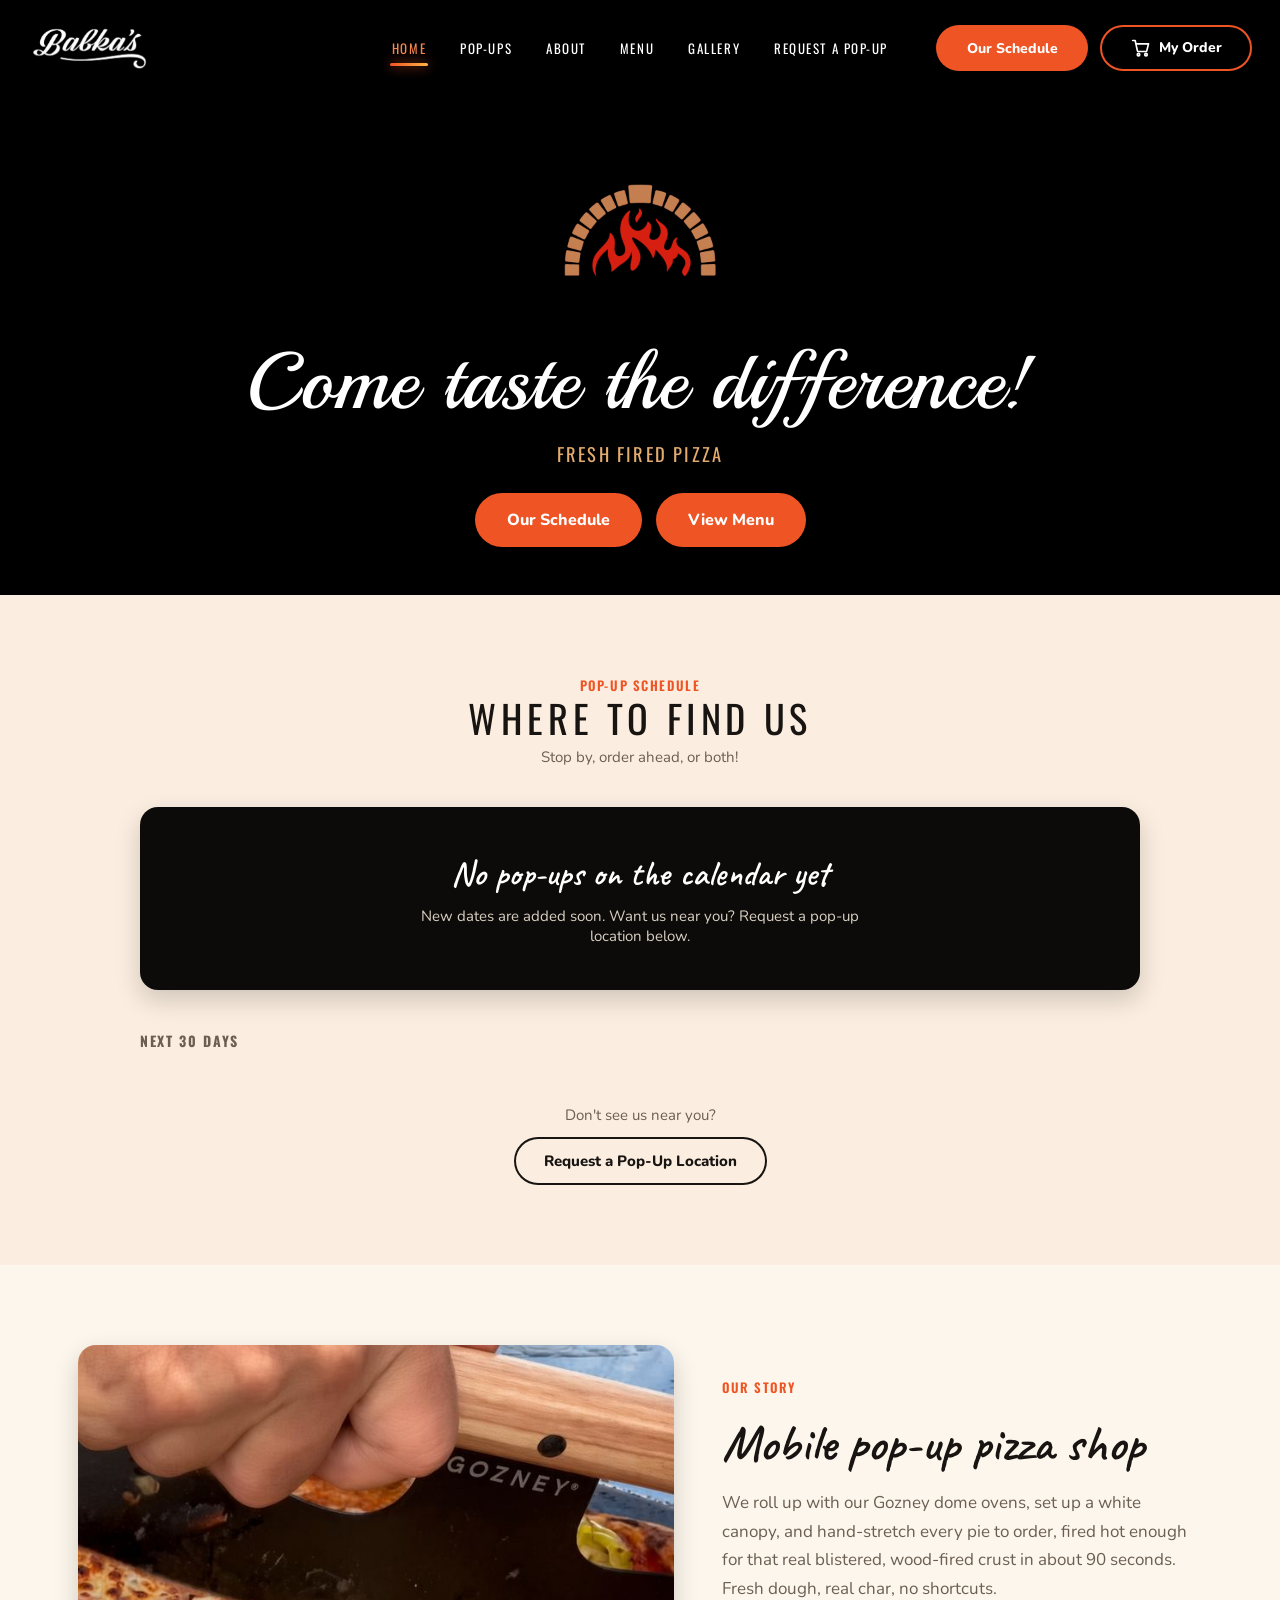
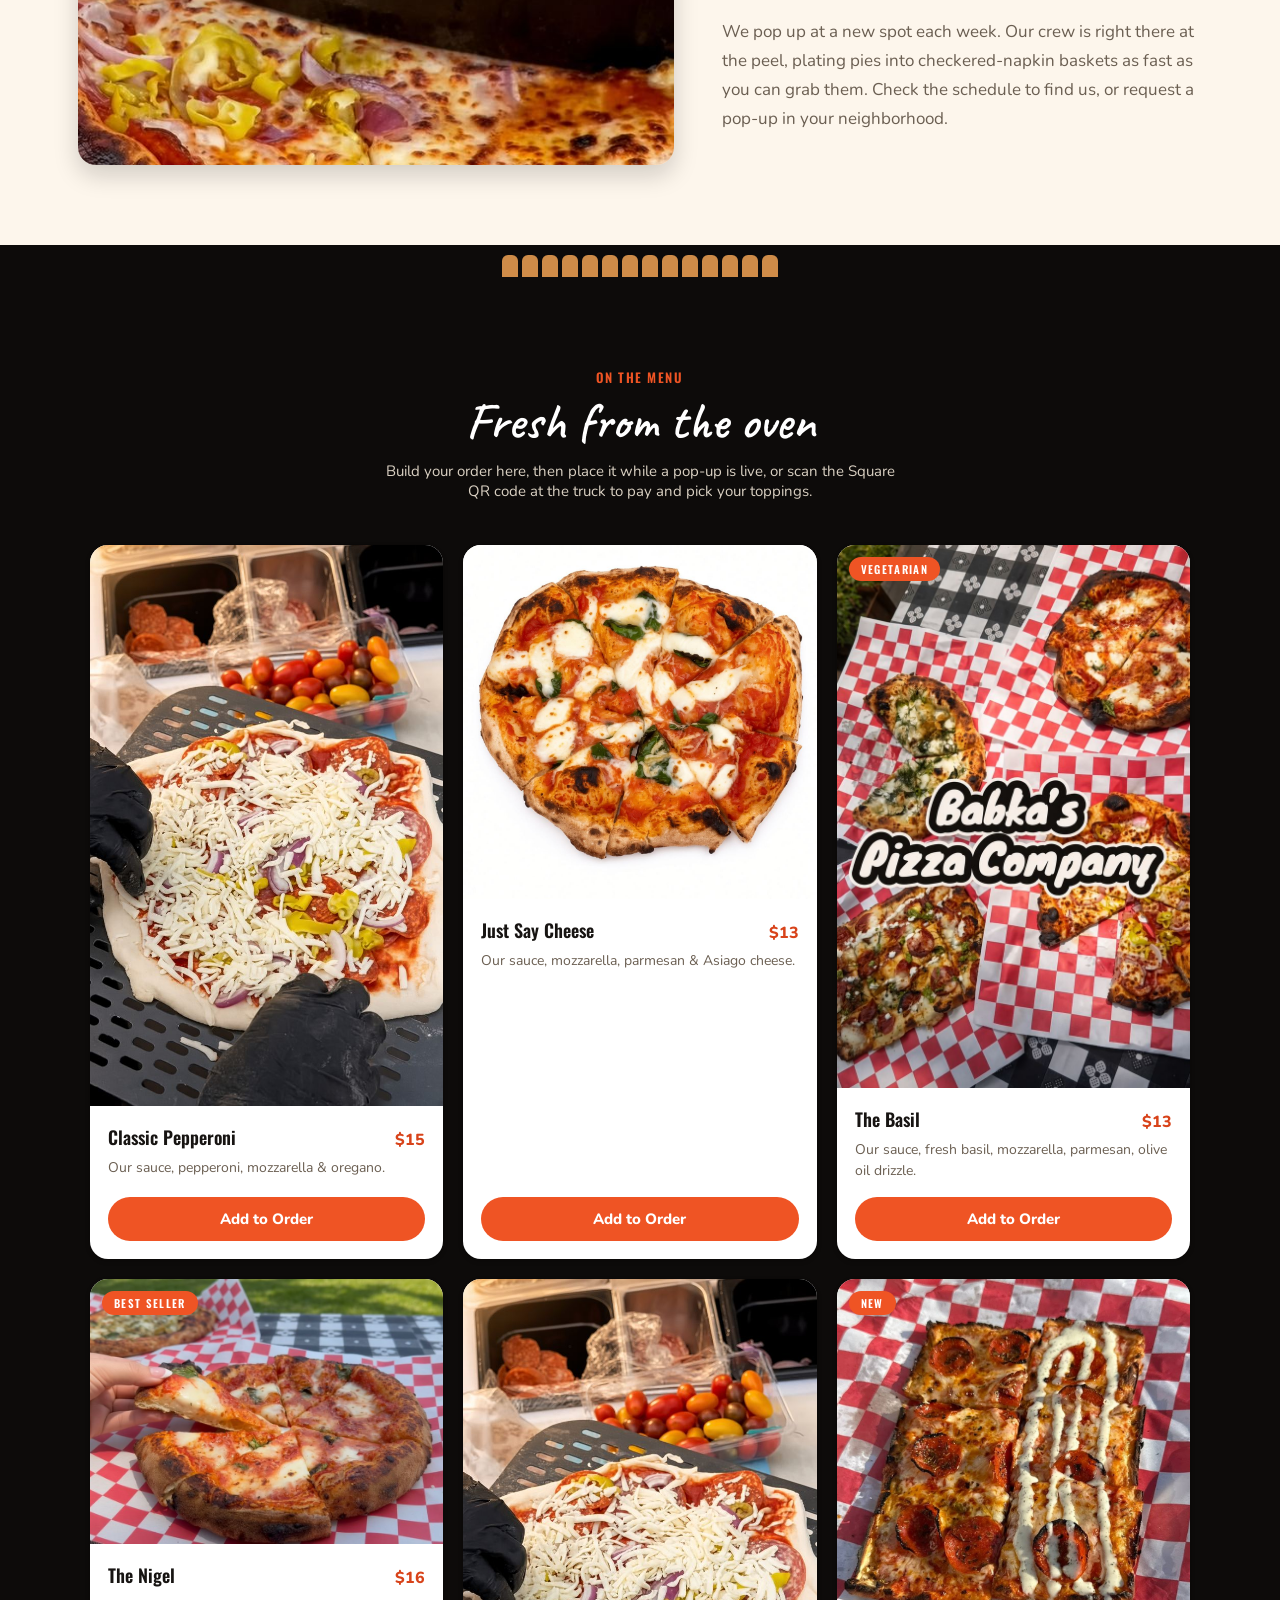
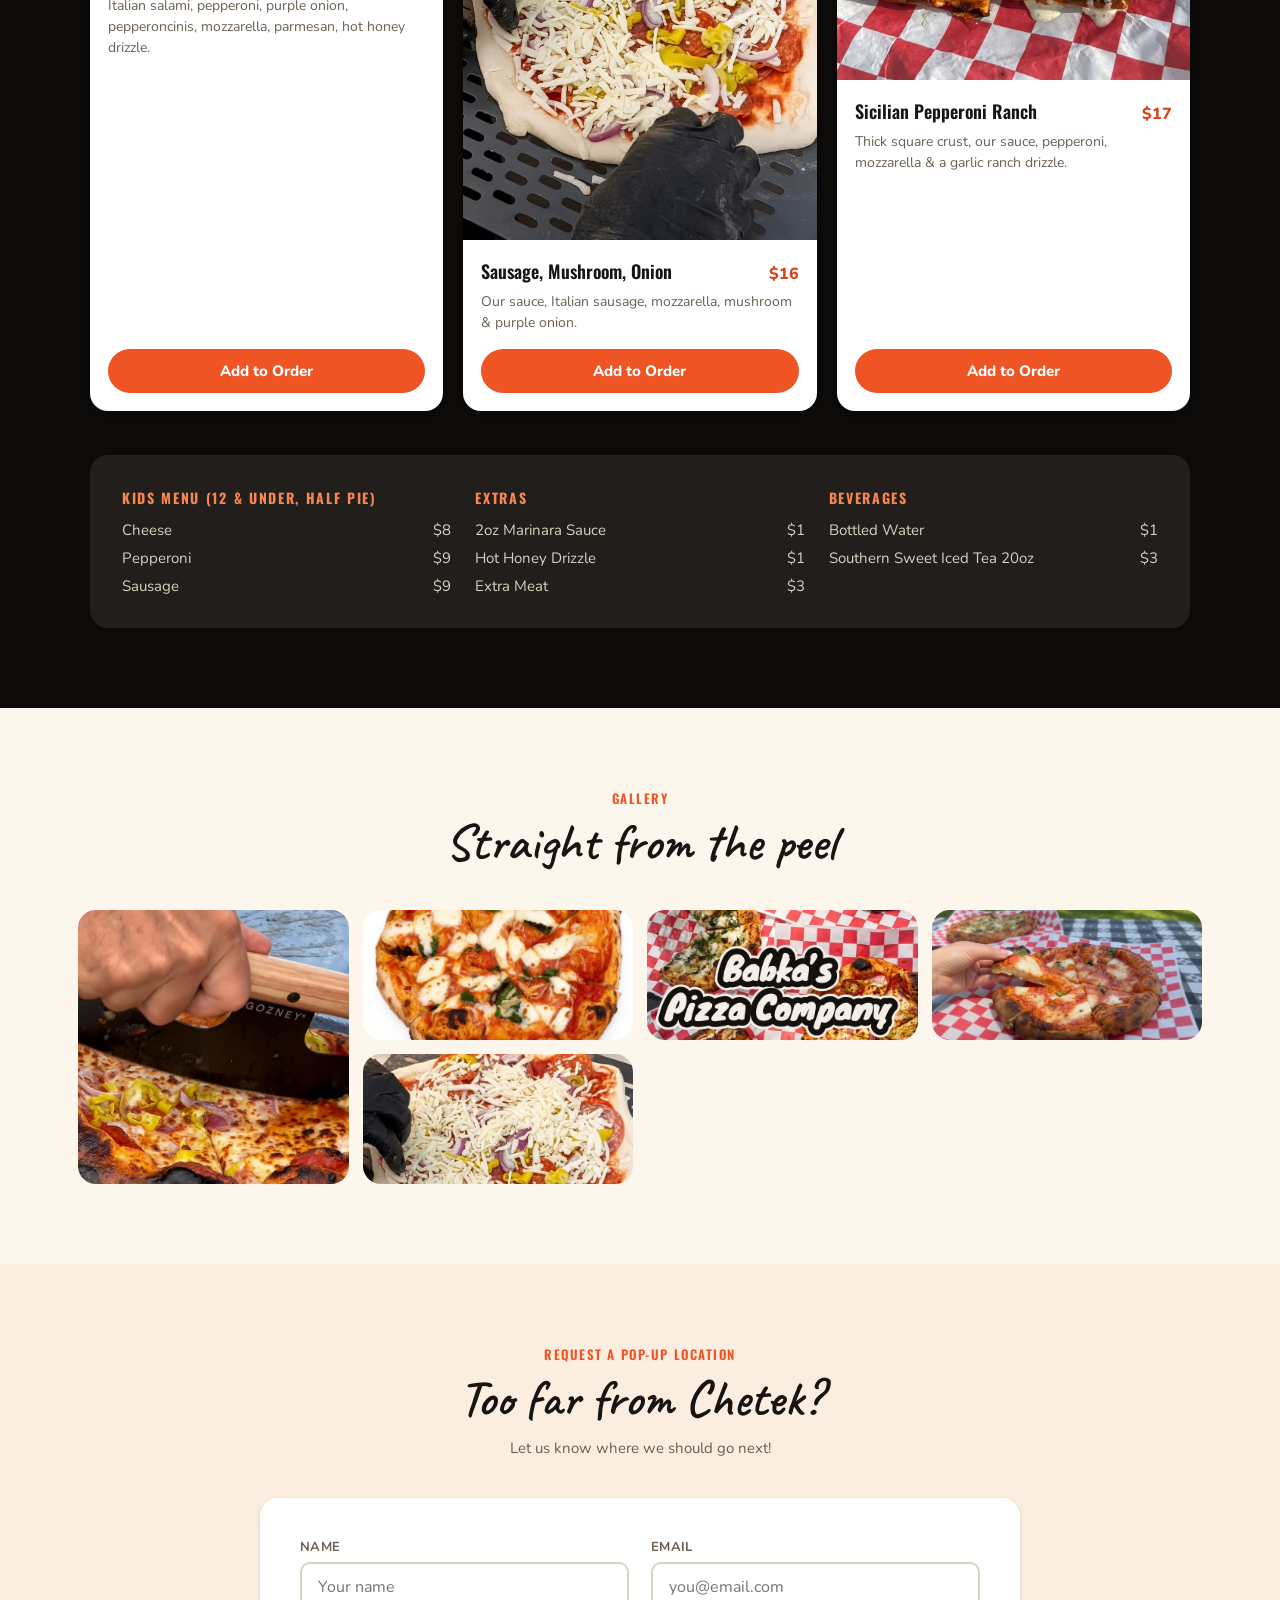
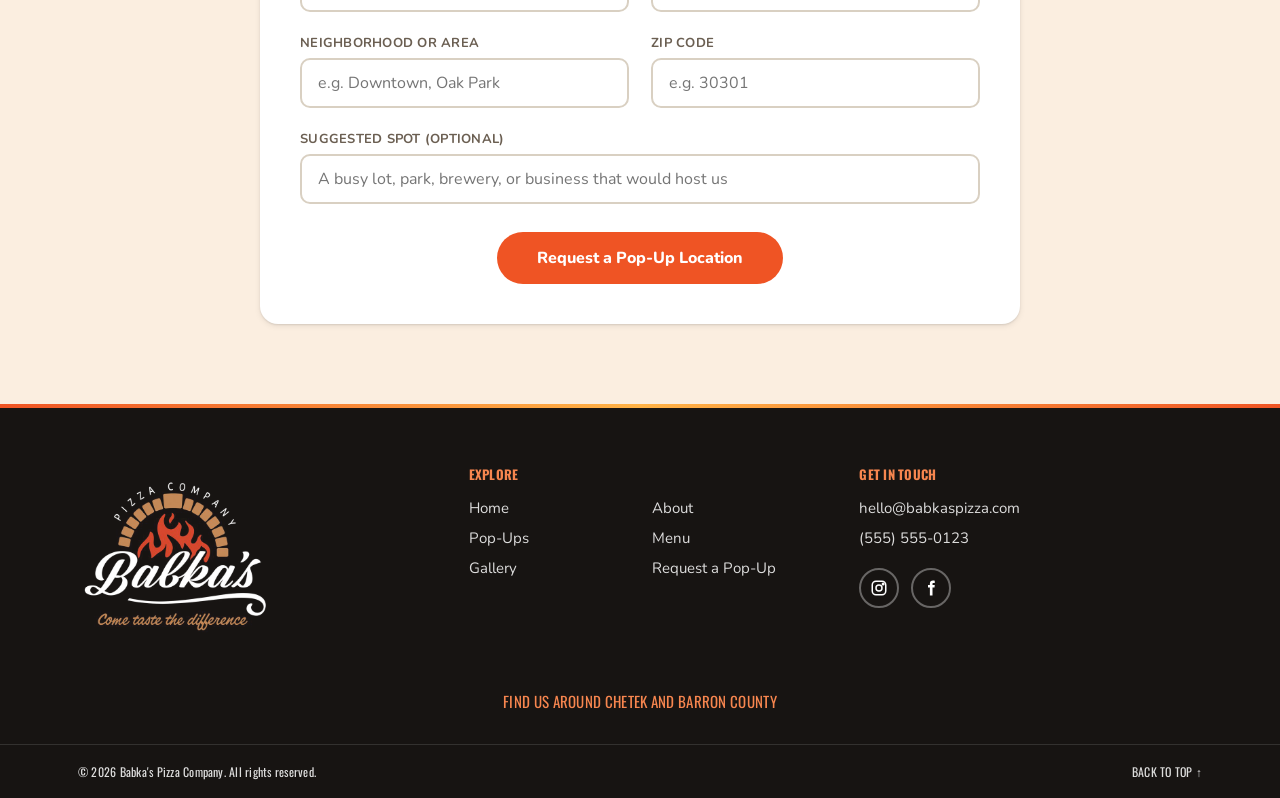
==== index.html @ 376ff807 "Rebuild Babka's site from the handoff as static HTML Replace the older catering-era page with the on" ====
<!DOCTYPE html>
<html lang="en">
<head>
  <meta charset="utf-8">
  <meta name="viewport" content="width=device-width, initial-scale=1">
  <title>Babka's Pizza Co. — Fresh fired pizza in Chetek</title>
  <meta name="description" content="Babka's Pizza Co. is a mobile pop-up pizza shop serving Chetek and Barron County. Check the schedule, build an order, and find us at the next stop.">
  <link rel="canonical" href="https://pzimm-byte.github.io/babkas-pizza/">

  <meta property="og:type" content="website">
  <meta property="og:site_name" content="Babka's Pizza Co.">
  <meta property="og:title" content="Babka's Pizza Co. — Fresh fired pizza in Chetek">
  <meta property="og:description" content="Mobile pop-up pizza shop serving Chetek and Barron County. Wood-fired pies, a live countdown to the next stop, and order-ahead when we are live.">
  <meta property="og:url" content="https://pzimm-byte.github.io/babkas-pizza/">
  <meta property="og:image" content="https://pzimm-byte.github.io/babkas-pizza/assets/og-image.jpg">
  <meta property="og:image:width" content="1200">
  <meta property="og:image:height" content="630">
  <meta property="og:locale" content="en_US">
  <meta name="twitter:card" content="summary_large_image">
  <meta name="twitter:title" content="Babka's Pizza Co. — Fresh fired pizza in Chetek">
  <meta name="twitter:description" content="Mobile pop-up pizza shop serving Chetek and Barron County.">
  <meta name="twitter:image" content="https://pzimm-byte.github.io/babkas-pizza/assets/og-image.jpg">

  <link rel="icon" href="assets/favicon.ico" sizes="any">
  <link rel="icon" type="image/png" href="assets/favicon.png">
  <link rel="apple-touch-icon" href="assets/apple-touch-icon.png">

  <link rel="preconnect" href="https://fonts.googleapis.com">
  <link rel="preconnect" href="https://fonts.gstatic.com" crossorigin>
  <link href="https://fonts.googleapis.com/css2?family=Caveat:wght@600&family=Playball&family=Oswald:wght@400;500;600;700&family=Nunito:wght@400;500;600;700;800&display=swap" rel="stylesheet">
  <link rel="stylesheet" href="css/styles.css">

  <script type="application/ld+json">
  {
    "@context": "https://schema.org",
    "@type": "LocalBusiness",
    "name": "Babka's Pizza Co.",
    "alternateName": "Babka's Pizza Company",
    "description": "Mobile pop-up pizza shop serving Chetek and Barron County. Wood-fired pies from Gozney ovens, hand-stretched to order.",
    "url": "https://pzimm-byte.github.io/babkas-pizza/",
    "image": "https://pzimm-byte.github.io/babkas-pizza/assets/og-image.jpg",
    "logo": "https://pzimm-byte.github.io/babkas-pizza/assets/apple-touch-icon.png",
    "telephone": "+15555550123",
    "email": "hello@babkaspizza.com",
    "priceRange": "$13–$17",
    "servesCuisine": "Pizza",
    "address": {
      "@type": "PostalAddress",
      "addressLocality": "Chetek",
      "addressRegion": "WI",
      "addressCountry": "US"
    },
    "areaServed": [
      { "@type": "City", "name": "Chetek" },
      { "@type": "AdministrativeArea", "name": "Barron County" }
    ]
  }
  </script>
</head>
<body>
  <a class="skip-link" href="#home">Skip to content</a>

  <div class="loader" id="loader" role="status" aria-label="Loading Babka's Pizza">
    <video id="loader-video" muted playsinline disablepictureinpicture poster="assets/brand/loading-poster.jpg" aria-hidden="true">
      <source src="assets/brand/loading-animation.mp4" type="video/mp4">
    </video>
  </div>

  <header class="site-header">
    <a class="logo" href="#home">
      <img src="assets/brand/wordmark-babkas.jpg" alt="Babka's Pizza Co.">
    </a>

    <nav class="bp-desktop-nav bp-nav" id="desktop-nav" aria-label="Primary">
      <a href="#home" data-id="home">Home</a>
      <a href="#popup" data-id="popup">Pop-Ups</a>
      <a href="#about" data-id="about">About</a>
      <a href="#menu" data-id="menu">Menu</a>
      <a href="#gallery" data-id="gallery">Gallery</a>
      <a href="#request" data-id="request">Request a Pop-Up</a>
      <span class="nav-indicator" id="nav-indicator" hidden></span>
    </nav>

    <div class="header-actions">
      <a class="btn btn-primary header-btn bp-desktop-nav" href="#popup">Our Schedule</a>
      <button class="bp-cart-btn" id="cart-button" type="button" aria-label="My Order" aria-expanded="false" aria-controls="cart-drawer">
        <span class="cart-badge" id="cart-badge" hidden>0</span>
        <svg width="20" height="20" viewBox="0 0 24 24" fill="none" stroke="currentColor" stroke-width="2" stroke-linecap="round" stroke-linejoin="round" aria-hidden="true"><circle cx="9" cy="20" r="1.5"></circle><circle cx="18" cy="20" r="1.5"></circle><path d="M2 3h3l2.7 12.4a1 1 0 0 0 1 .8h9.2a1 1 0 0 0 1-.8L21 7H6"></path></svg>
        <span class="bp-cart-label">My Order</span>
      </button>
      <button class="bp-hamburger" id="hamburger" type="button" aria-expanded="false" aria-controls="mobile-panel" aria-label="Open menu">☰</button>
    </div>
  </header>

  <nav class="bp-mobile-panel" id="mobile-panel" aria-label="Mobile">
    <a href="#home">Home</a>
    <a href="#popup">Pop-Up Schedule</a>
    <a href="#about">About</a>
    <a href="#menu">Menu</a>
    <a href="#gallery">Gallery</a>
    <a href="#request">Request a Pop-Up</a>
  </nav>

  <div class="cart-overlay" id="cart-overlay" hidden>
    <div class="cart-backdrop" id="cart-backdrop"></div>
    <aside class="cart-drawer" id="cart-drawer" role="dialog" aria-modal="true" aria-labelledby="cart-title">
      <div class="cart-head">
        <span id="cart-title">My Order</span>
        <button class="cart-close" id="cart-close" type="button" aria-label="Close">×</button>
      </div>
      <div class="cart-body" id="cart-body"></div>
      <div class="cart-foot" id="cart-foot" hidden></div>
    </aside>
  </div>

  <main>
    <section id="home" class="hero">
      <div class="hero-inner">
        <video class="hero-flame" id="hero-video" muted loop playsinline disablepictureinpicture poster="assets/brand/flame-loop-poster.jpg" aria-hidden="true">
          <source src="assets/brand/flame-loop.mp4" type="video/mp4">
        </video>
        <img class="hero-flame-fallback" id="hero-fallback" src="assets/brand/flame-loop-poster.jpg" alt="" hidden>
        <h1 class="bp-hero-h1">Come taste the difference!&nbsp;</h1>
        <p class="hero-tag">Fresh fired pizza</p>
        <div class="hero-actions">
          <a class="btn btn-primary btn-lg" href="#popup">Our Schedule</a>
          <a class="btn btn-primary btn-lg" href="#menu">View Menu</a>
        </div>
      </div>
    </section>

    <section id="popup" class="popup">
      <div class="section-intro">
        <span class="eyebrow">Pop-Up Schedule</span>
        <h2 class="section-heading">Where to find us</h2>
        <p>Stop by, order ahead, or both!</p>
      </div>

      <div class="next-card" id="next-card" hidden></div>
      <div class="empty-card" id="empty-card" hidden>
        <h3>No pop-ups on the calendar yet</h3>
        <p>New dates are added soon. Want us near you? Request a pop-up location below.</p>
      </div>

      <div class="schedule-wrap">
        <h3>Next 30 days</h3>
        <div class="schedule-list" id="schedule-list"></div>
      </div>

      <div class="popup-request">
        <span>Don't see us near you?</span>
        <a class="btn btn-ink-outline" href="#request">Request a Pop-Up Location</a>
      </div>
    </section>

    <section id="about" class="about">
      <img src="assets/photos/gozney-peel-cut.jpg" alt="Wood-fired pizza on a Gozney peel">
      <div class="about-copy">
        <span class="eyebrow">Our Story</span>
        <h2 class="section-title">Mobile pop-up pizza shop</h2>
        <p>We roll up with our Gozney dome ovens, set up a white canopy, and hand-stretch every pie to order, fired hot enough for that real blistered, wood-fired crust in about 90 seconds. Fresh dough, real char, no shortcuts.</p>
        <p>We pop up at a new spot each week. Our crew is right there at the peel, plating pies into checkered-napkin baskets as fast as you can grab them. Check the schedule to find us, or request a pop-up in your neighborhood.</p>
      </div>
    </section>

    <div class="brick-row" aria-hidden="true">
      <span class="brick"></span><span class="brick"></span><span class="brick"></span><span class="brick"></span>
      <span class="brick"></span><span class="brick"></span><span class="brick"></span><span class="brick"></span>
      <span class="brick"></span><span class="brick"></span><span class="brick"></span><span class="brick"></span>
      <span class="brick"></span><span class="brick"></span>
    </div>

    <section id="menu" class="menu">
      <div class="section-intro">
        <span class="eyebrow">On The Menu</span>
        <h2 class="section-title on-dark">Fresh from the oven</h2>
        <p class="on-dark-copy">Build your order here, then place it while a pop-up is live, or scan the Square QR code at the truck to pay and pick your toppings.</p>
      </div>

      <div class="menu-grid" id="menu-grid">
        <article class="menu-card" data-pizza="Classic Pepperoni" data-price="15">
          <div class="menu-card-media">
            <img src="assets/photos/assembly-toppings.jpg" alt="Classic Pepperoni pizza">
          </div>
          <div class="menu-card-body">
            <div class="menu-card-row">
              <span class="menu-card-name">Classic Pepperoni</span>
              <span class="menu-card-price">$15</span>
            </div>
            <p>Our sauce, pepperoni, mozzarella &amp; oregano.</p>
            <div class="menu-card-action"></div>
          </div>
        </article>

        <article class="menu-card" data-pizza="Just Say Cheese" data-price="13">
          <div class="menu-card-media">
            <img src="assets/photos/margherita-overhead.jpg" alt="Just Say Cheese pizza">
          </div>
          <div class="menu-card-body">
            <div class="menu-card-row">
              <span class="menu-card-name">Just Say Cheese</span>
              <span class="menu-card-price">$13</span>
            </div>
            <p>Our sauce, mozzarella, parmesan &amp; Asiago cheese.</p>
            <div class="menu-card-action"></div>
          </div>
        </article>

        <article class="menu-card" data-pizza="The Basil" data-price="13">
          <div class="menu-card-media">
            <img src="assets/photos/checkerboard-spread.jpg" alt="The Basil pizza">
            <span class="badge">Vegetarian</span>
          </div>
          <div class="menu-card-body">
            <div class="menu-card-row">
              <span class="menu-card-name">The Basil</span>
              <span class="menu-card-price">$13</span>
            </div>
            <p>Our sauce, fresh basil, mozzarella, parmesan, olive oil drizzle.</p>
            <div class="menu-card-action"></div>
          </div>
        </article>

        <article class="menu-card" data-pizza="The Nigel" data-price="16">
          <div class="menu-card-media">
            <img src="assets/photos/picnic-slice-pull.jpg" alt="The Nigel pizza">
            <span class="badge">Best Seller</span>
          </div>
          <div class="menu-card-body">
            <div class="menu-card-row">
              <span class="menu-card-name">The Nigel</span>
              <span class="menu-card-price">$16</span>
            </div>
            <p>Italian salami, pepperoni, purple onion, pepperoncinis, mozzarella, parmesan, hot honey drizzle.</p>
            <div class="menu-card-action"></div>
          </div>
        </article>

        <article class="menu-card" data-pizza="Sausage, Mushroom, Onion" data-price="16">
          <div class="menu-card-media">
            <img src="assets/photos/assembly-toppings.jpg" alt="Sausage, mushroom, and onion pizza">
          </div>
          <div class="menu-card-body">
            <div class="menu-card-row">
              <span class="menu-card-name">Sausage, Mushroom, Onion</span>
              <span class="menu-card-price">$16</span>
            </div>
            <p>Our sauce, Italian sausage, mozzarella, mushroom &amp; purple onion.</p>
            <div class="menu-card-action"></div>
          </div>
        </article>

        <article class="menu-card" data-pizza="Sicilian Pepperoni Ranch" data-price="17">
          <div class="menu-card-media">
            <img src="assets/photos/sicilian-pepperoni-ranch.jpg" alt="Sicilian Pepperoni Ranch pizza">
            <span class="badge">New</span>
          </div>
          <div class="menu-card-body">
            <div class="menu-card-row">
              <span class="menu-card-name">Sicilian Pepperoni Ranch</span>
              <span class="menu-card-price">$17</span>
            </div>
            <p>Thick square crust, our sauce, pepperoni, mozzarella &amp; a garlic ranch drizzle.</p>
            <div class="menu-card-action"></div>
          </div>
        </article>
      </div>

      <div class="menu-extras">
        <div>
          <h3>Kids Menu (12 &amp; under, half pie)</h3>
          <div class="extra-list">
            <div><span>Cheese</span><span>$8</span></div>
            <div><span>Pepperoni</span><span>$9</span></div>
            <div><span>Sausage</span><span>$9</span></div>
          </div>
        </div>
        <div>
          <h3>Extras</h3>
          <div class="extra-list">
            <div><span>2oz Marinara Sauce</span><span>$1</span></div>
            <div><span>Hot Honey Drizzle</span><span>$1</span></div>
            <div><span>Extra Meat</span><span>$3</span></div>
          </div>
        </div>
        <div>
          <h3>Beverages</h3>
          <div class="extra-list">
            <div><span>Bottled Water</span><span>$1</span></div>
            <div><span>Southern Sweet Iced Tea 20oz</span><span>$3</span></div>
          </div>
        </div>
      </div>
    </section>

    <section id="gallery" class="gallery">
      <div class="section-intro">
        <span class="eyebrow">Gallery</span>
        <h2 class="section-title">Straight from the peel</h2>
      </div>
      <div class="gallery-grid" id="gallery-grid"></div>
    </section>

    <section id="request" class="request">
      <div class="section-intro">
        <span class="eyebrow">Request a Pop-Up Location</span>
        <h2 class="section-title">Too far from Chetek?</h2>
        <p>Let us know where we should go next!</p>
      </div>

      <div class="thanks" id="thanks" hidden>
        <span>Thanks!</span>
        <p id="thanks-copy">We logged your request. Share it with your neighbors: the more interest we see, the sooner we pop up there.</p>
      </div>

      <form class="request-form" id="request-form" novalidate>
        <label class="field">
          <span>Name</span>
          <input type="text" name="name" required placeholder="Your name" autocomplete="name">
        </label>
        <label class="field">
          <span>Email</span>
          <input type="email" name="email" required placeholder="you@email.com" autocomplete="email">
        </label>
        <label class="field">
          <span>Neighborhood or Area</span>
          <input type="text" name="area" required placeholder="e.g. Downtown, Oak Park" autocomplete="address-level2">
        </label>
        <label class="field">
          <span>ZIP Code</span>
          <input type="text" name="zip" required inputmode="numeric" placeholder="e.g. 30301" autocomplete="postal-code">
        </label>
        <label class="field span-all">
          <span>Suggested Spot (optional)</span>
          <input type="text" name="spot" placeholder="A busy lot, park, brewery, or business that would host us">
        </label>
        <p class="form-error" id="form-error" hidden></p>
        <button class="btn btn-primary submit-btn" id="submit-btn" type="submit">
          <span class="spinner" aria-hidden="true"></span>
          <span class="submit-label">Request a Pop-Up Location</span>
        </button>
      </form>
    </section>
  </main>

  <div class="lightbox" id="lightbox" hidden>
    <button class="lightbox-btn lightbox-prev" type="button" aria-label="Previous image">‹</button>
    <img id="lightbox-image" alt="">
    <button class="lightbox-btn lightbox-next" type="button" aria-label="Next image">›</button>
    <button class="lightbox-btn lightbox-close" type="button" aria-label="Close gallery">×</button>
  </div>

  <footer class="bp-footer">
    <div class="footer-flare"></div>
    <div class="footer-grid">
      <div class="footer-brand">
        <img src="assets/brand/full-lockup.jpg" alt="Babka's Pizza Company. Come taste the difference">
      </div>
      <div class="footer-col">
        <h4>Explore</h4>
        <nav class="footer-nav" aria-label="Footer">
          <a class="bp-foot-link" href="#home">Home</a>
          <a class="bp-foot-link" href="#about">About</a>
          <a class="bp-foot-link" href="#popup">Pop-Ups</a>
          <a class="bp-foot-link" href="#menu">Menu</a>
          <a class="bp-foot-link" href="#gallery">Gallery</a>
          <a class="bp-foot-link" href="#request">Request a Pop-Up</a>
        </nav>
      </div>
      <div class="footer-col">
        <h4>Get in touch</h4>
        <div class="footer-contact">
          <a class="bp-foot-link" id="contact-email" href="mailto:hello@babkaspizza.com">hello@babkaspizza.com</a>
          <a class="bp-foot-link" id="contact-phone" href="tel:+15555550123">(555) 555-0123</a>
        </div>
        <div class="footer-social">
          <a class="bp-foot-social" id="contact-instagram" href="#" aria-label="Instagram">
            <svg width="18" height="18" viewBox="0 0 24 24" fill="none" stroke="currentColor" stroke-width="2" stroke-linecap="round" stroke-linejoin="round" aria-hidden="true"><rect x="3" y="3" width="18" height="18" rx="5"></rect><circle cx="12" cy="12" r="4"></circle><circle cx="17.5" cy="6.5" r="1" fill="currentColor"></circle></svg>
          </a>
          <a class="bp-foot-social" id="contact-facebook" href="#" aria-label="Facebook">
            <svg width="18" height="18" viewBox="0 0 24 24" fill="currentColor" aria-hidden="true"><path d="M14 8V6.5c0-.8.2-1.2 1.3-1.2H17V2.2C16.6 2.1 15.6 2 14.6 2 12.1 2 10.5 3.5 10.5 6.2V8H8v3.2h2.5V22H14V11.2h2.7L17 8z"></path></svg>
          </a>
        </div>
      </div>
    </div>
    <p class="footer-area">Find us around Chetek and Barron County</p>
    <div class="footer-bar">
      <div class="footer-bar-inner">
        <span>© 2026 Babka's Pizza Company. All rights reserved.</span>
        <a class="bp-foot-link" href="#home">Back to top ↑</a>
      </div>
    </div>
  </footer>

  <script src="js/config.js"></script>
  <script src="js/app.js"></script>
</body>
</html>
---- css/styles.css ----
:root {
  --black: #0d0b0a;
  --charcoal: #221e1c;
  --ink: #171412;
  --white: #ffffff;
  --cream: #fdf6ec;
  --paper: #fbeee0;
  --flame-500: #ef5424;
  --flame-600: #d8431a;
  --flame-700: #b6360f;
  --flame-300: #f7864f;
  --brick-300: #e3ab6f;
  --brick-500: #cf8c48;
  --brick-700: #a8672c;
  --check-red: #c8102e;
  --olive: #5c6b3f;
  --basil: #41562c;
  --gray-100: #f2ede4;
  --gray-300: #d9d0c2;
  --gray-500: #a49685;
  --gray-700: #6b5f52;
  --gray-900: #2e2723;
  --font-script: "Caveat", "Playball", cursive;
  --font-display: "Oswald", sans-serif;
  --font-body: "Nunito", sans-serif;
  --text-display-1: clamp(3rem, 6vw, 5.5rem);
  --text-display-2: clamp(2rem, 4vw, 3.25rem);
  --ls-arch: 0.12em;
  --ls-tag: 0.02em;
  --radius-lg: 18px;
  --radius-pill: 999px;
  --shadow-card: 0 2px 6px rgba(13, 11, 10, 0.08), 0 1px 2px rgba(13, 11, 10, 0.1);
  --shadow-lift: 0 10px 24px rgba(13, 11, 10, 0.18);
}

*,
*::before,
*::after {
  box-sizing: border-box;
}

html {
  scroll-behavior: smooth;
}

section[id] {
  scroll-margin-top: 100px;
}

body {
  margin: 0;
  background: var(--cream);
  color: var(--ink);
  font-family: var(--font-body);
  min-height: 100vh;
}

body.loader-open,
body.drawer-open,
body.lightbox-open {
  overflow: hidden;
}

[hidden] {
  display: none !important;
}

img {
  max-width: 100%;
  display: block;
}

a {
  color: var(--flame-600);
  text-decoration: none;
}

a:hover {
  color: var(--flame-700);
}

button,
input,
select,
textarea {
  font-family: inherit;
}

input:focus,
select:focus,
textarea:focus {
  outline: none;
  border-color: var(--flame-500) !important;
}

:focus-visible {
  outline: 3px solid var(--flame-500);
  outline-offset: 3px;
}

.skip-link {
  position: absolute;
  left: -999px;
  top: 8px;
  background: var(--flame-500);
  color: var(--white);
  padding: 10px 16px;
  border-radius: var(--radius-pill);
  z-index: 10000;
  font-weight: 800;
}

.skip-link:focus {
  left: 12px;
}

/* Loader */
.loader {
  position: fixed;
  inset: 0;
  z-index: 9999;
  display: flex;
  align-items: center;
  justify-content: center;
  overflow: hidden;
  background: #000;
  opacity: 1;
  transition: opacity 400ms ease;
}

.loader.is-hiding {
  opacity: 0;
  pointer-events: none;
}

.loader.is-gone {
  display: none;
}

.loader video {
  width: 288px;
  height: 288px;
  object-fit: contain;
  pointer-events: none;
}

/* Header */
.site-header {
  position: sticky;
  top: 0;
  z-index: 100;
  padding: 14px 28px;
  display: grid;
  grid-template-columns: 1fr auto 1fr;
  align-items: center;
  background: #000;
  box-shadow: var(--shadow-card);
}

.logo {
  grid-column: 1;
  justify-self: start;
  display: flex;
  align-items: center;
}

.logo img {
  height: 68px;
  width: auto;
  mix-blend-mode: screen;
}

.bp-nav {
  position: relative;
  grid-column: 2;
  justify-self: center;
  display: flex;
  gap: 30px;
  align-items: center;
  font-family: var(--font-display);
  text-transform: uppercase;
  font-size: 13px;
  letter-spacing: var(--ls-arch);
  color: var(--white);
}

.bp-nav a {
  color: var(--white);
  position: relative;
  display: inline-block;
  padding: 8px 2px;
  transition: color 200ms ease, transform 200ms ease, text-shadow 200ms ease, opacity 200ms ease;
}

.bp-nav a.is-active {
  color: var(--flame-300);
}

.nav-indicator {
  position: absolute;
  bottom: 0;
  height: 3px;
  border-radius: 3px;
  pointer-events: none;
  background: linear-gradient(90deg, var(--flame-500), #ffb347);
  box-shadow: 0 0 12px rgba(239, 84, 36, 0.85);
}

.header-actions {
  grid-column: 3;
  justify-self: end;
  display: flex;
  align-items: center;
  gap: 12px;
}

.btn {
  display: inline-flex;
  align-items: center;
  justify-content: center;
  gap: 10px;
  border: none;
  cursor: pointer;
  font-weight: 800;
  border-radius: var(--radius-pill);
  color: var(--white);
  text-decoration: none;
  transition: background-color 120ms ease, transform 120ms ease, color 120ms ease, box-shadow 200ms ease;
}

.btn:hover {
  color: var(--white);
}

.btn:active {
  transform: scale(0.97);
}

.btn-primary {
  background: var(--flame-500);
  color: var(--white);
}

.btn-primary:hover {
  background: var(--flame-600);
}

.btn-lg {
  font-size: 16px;
  padding: 16px 32px;
}

.header-btn {
  font-size: 14px;
  padding: 0;
  width: 152px;
  height: 46px;
  white-space: nowrap;
  box-sizing: border-box;
}

.bp-cart-btn {
  display: inline-flex;
  align-items: center;
  justify-content: center;
  gap: 8px;
  background: transparent;
  border: 2px solid var(--flame-500);
  color: var(--white);
  font-family: var(--font-body);
  font-weight: 800;
  font-size: 14px;
  padding: 0;
  box-sizing: border-box;
  width: 152px;
  height: 46px;
  white-space: nowrap;
  border-radius: var(--radius-pill);
  cursor: pointer;
  line-height: 1;
}

.bp-cart-btn:hover {
  background: rgba(239, 84, 36, 0.12);
}

.cart-badge {
  background: var(--flame-500);
  color: var(--white);
  width: 26px;
  height: 26px;
  border-radius: 50%;
  display: inline-flex;
  align-items: center;
  justify-content: center;
  font-size: 13px;
  font-weight: 800;
  line-height: 1;
}

.bp-hamburger {
  display: none;
  background: none;
  border: none;
  color: var(--white);
  font-size: 28px;
  cursor: pointer;
  padding: 0;
  line-height: 1;
}

.bp-mobile-panel {
  display: none;
  background: var(--black);
  padding: 18px 28px;
  flex-direction: column;
  gap: 16px;
  font-family: var(--font-display);
  text-transform: uppercase;
  font-size: 14px;
  letter-spacing: var(--ls-arch);
}

.bp-mobile-panel.is-open {
  display: flex;
}

.bp-mobile-panel a {
  color: var(--white);
}

.bp-mobile-panel a:hover,
.bp-mobile-panel a.is-active {
  color: var(--flame-300);
}

@media (min-width: 901px) {
  .bp-nav a::after {
    content: "";
    position: absolute;
    left: 50%;
    right: 50%;
    bottom: 0;
    height: 2px;
    border-radius: 2px;
    background: var(--flame-500);
    transition: left 250ms ease, right 250ms ease;
  }

  .bp-nav a:hover {
    color: var(--flame-300) !important;
    transform: translateY(-2px);
    text-shadow: 0 0 14px rgba(255, 138, 61, 0.55);
  }

  .bp-nav a:hover::after {
    left: 0;
    right: 0;
  }

  .bp-nav:hover a:not(:hover) {
    opacity: 0.55;
  }

  .bp-mobile-panel {
    display: none !important;
  }
}

@media (min-width: 901px) and (max-width: 1180px) {
  .bp-nav {
    gap: 16px !important;
    font-size: 12px !important;
    letter-spacing: 0.08em !important;
  }

  .bp-cart-label {
    display: none !important;
  }
}

@media (max-width: 900px) {
  .bp-desktop-nav {
    display: none !important;
  }

  .bp-hamburger {
    display: flex !important;
  }

  .bp-cart-label {
    display: none !important;
  }

  .bp-cart-btn {
    width: auto !important;
    height: auto !important;
    padding: 10px 12px !important;
  }

  .bp-hero-h1 {
    font-size: clamp(1.7rem, 7.4vw, 3.2rem) !important;
  }

  .site-header {
    grid-template-columns: 1fr auto;
  }
}

/* Cart drawer */
.cart-overlay {
  position: fixed;
  inset: 0;
  z-index: 400;
}

.cart-overlay[hidden] {
  display: none;
}

.cart-backdrop {
  position: absolute;
  inset: 0;
  background: rgba(0, 0, 0, 0.6);
}

.cart-drawer {
  position: absolute;
  top: 0;
  right: 0;
  bottom: 0;
  width: 400px;
  max-width: 100vw;
  background: var(--white);
  color: var(--ink);
  display: flex;
  flex-direction: column;
  box-shadow: -8px 0 32px rgba(0, 0, 0, 0.35);
}

.cart-head {
  display: flex;
  align-items: center;
  justify-content: space-between;
  padding: 20px 24px;
  background: #000;
  color: var(--white);
  font-family: var(--font-display);
  text-transform: uppercase;
  letter-spacing: var(--ls-arch);
  font-size: 18px;
}

.cart-close {
  background: none;
  border: none;
  color: var(--white);
  font-size: 28px;
  cursor: pointer;
  line-height: 1;
  padding: 0;
}

.cart-body {
  flex: 1;
  overflow-y: auto;
  padding: 20px 24px;
  display: flex;
  flex-direction: column;
  gap: 14px;
}

.cart-empty {
  text-align: center;
  color: var(--gray-700);
  padding: 48px 8px;
  font-size: 15px;
  line-height: 1.6;
}

.cart-line {
  display: flex;
  align-items: center;
  justify-content: space-between;
  gap: 12px;
  padding-bottom: 14px;
  border-bottom: 1px solid var(--gray-300);
}

.cart-line-info {
  display: flex;
  flex-direction: column;
  gap: 8px;
  min-width: 0;
}

.cart-line-name {
  font-family: var(--font-display);
  font-weight: 600;
  font-size: 16px;
}

.stepper {
  display: flex;
  align-items: center;
  gap: 10px;
}

.stepper-btn {
  width: 30px;
  height: 30px;
  border-radius: 50%;
  border: 2px solid var(--gray-300);
  background: var(--white);
  font-size: 18px;
  line-height: 1;
  cursor: pointer;
  color: var(--ink);
}

.stepper-qty {
  font-weight: 800;
  min-width: 18px;
  text-align: center;
}

.cart-line-total {
  font-weight: 800;
  color: var(--flame-600);
  white-space: nowrap;
}

.cart-foot {
  padding: 20px 24px;
  border-top: 2px solid var(--gray-300);
  display: flex;
  flex-direction: column;
  gap: 12px;
}

.cart-foot[hidden] {
  display: none;
}

.cart-summary {
  display: flex;
  justify-content: space-between;
  font-weight: 800;
  font-size: 18px;
}

.cart-order {
  display: block;
  text-align: center;
  background: var(--flame-500);
  color: var(--white);
  font-weight: 800;
  font-size: 16px;
  padding: 15px 24px;
  border-radius: var(--radius-pill);
}

.cart-order:hover {
  color: var(--white);
  background: var(--flame-600);
}

.cart-order-disabled {
  display: block;
  text-align: center;
  background: var(--gray-300);
  color: var(--gray-900);
  font-weight: 800;
  font-size: 16px;
  padding: 15px 24px;
  border-radius: var(--radius-pill);
  cursor: not-allowed;
}

.cart-hint {
  text-align: center;
  color: var(--gray-700);
  font-size: 13px;
  line-height: 1.5;
}

.cart-clear {
  background: none;
  border: none;
  color: var(--gray-700);
  font-size: 13px;
  text-decoration: underline;
  cursor: pointer;
  padding: 0;
}

/* Hero */
.hero {
  position: relative;
  min-height: 480px;
  display: flex;
  align-items: center;
  justify-content: center;
  text-align: center;
  overflow: hidden;
  background: #000;
}

.hero-inner {
  position: relative;
  display: flex;
  flex-direction: column;
  align-items: center;
  gap: 16px;
  padding: 48px 24px;
  max-width: 1100px;
}

.hero-flame,
.hero-flame-fallback {
  width: 180px;
  height: auto;
  border-radius: var(--radius-lg);
  padding: 10px;
  box-shadow: var(--shadow-card);
  pointer-events: none;
}

.bp-hero-h1 {
  font-family: "Playball", "Caveat", cursive;
  font-weight: 400;
  color: var(--white);
  font-size: clamp(1.7rem, 7.4vw, 5rem);
  white-space: nowrap;
  margin: 0;
  line-height: 1.05;
  position: relative;
  left: 0.14em;
}

.hero-tag {
  font-family: var(--font-display);
  text-transform: uppercase;
  letter-spacing: var(--ls-arch);
  color: var(--brick-300);
  font-size: 1.15rem;
  margin: 0;
}

.hero-actions {
  display: flex;
  gap: 14px;
  margin-top: 10px;
  flex-wrap: wrap;
  justify-content: center;
}

/* Shared section bits */
.eyebrow {
  font-family: var(--font-display);
  font-weight: 600;
  font-size: 13px;
  letter-spacing: var(--ls-arch);
  text-transform: uppercase;
  color: var(--flame-500);
}

.section-intro {
  display: flex;
  flex-direction: column;
  align-items: center;
  gap: 2px;
  text-align: center;
}

.section-intro p {
  margin: 6px 0 0;
  color: var(--gray-700);
  font-size: 15px;
  max-width: 520px;
}

.section-heading {
  font-family: var(--font-display);
  font-weight: 400;
  text-transform: uppercase;
  letter-spacing: var(--ls-arch);
  font-size: clamp(1.6rem, 4.5vw, 2.4rem);
  line-height: 1.1;
  margin: 0;
  color: var(--ink);
}

.section-title {
  font-family: var(--font-script);
  font-weight: 600;
  font-size: var(--text-display-2);
  margin: 0;
  color: var(--ink);
}

.section-title.on-dark {
  color: var(--white);
}

.on-dark-copy {
  color: var(--gray-300) !important;
}

/* Pop-ups */
.popup {
  padding: 80px 28px;
  background: var(--paper);
  display: flex;
  flex-direction: column;
  align-items: center;
  gap: 40px;
}

.next-card {
  width: 100%;
  max-width: 1000px;
  background: var(--black);
  color: var(--white);
  border-radius: var(--radius-lg);
  box-shadow: var(--shadow-lift);
  padding: clamp(22px, 5vw, 36px);
  display: flex;
  flex-wrap: wrap;
  gap: 32px;
  align-items: center;
  justify-content: space-between;
}

.next-copy {
  flex: 1 1 280px;
  display: flex;
  flex-direction: column;
  gap: 10px;
  min-width: 0;
}

.next-copy h3 {
  font-family: var(--font-script);
  font-weight: 600;
  font-size: 2.4rem;
  line-height: 1.1;
  margin: 0;
  color: var(--white);
}

.next-when {
  font-weight: 700;
  color: var(--brick-300);
  font-size: 16px;
}

.next-address,
.next-blurb {
  color: var(--gray-300);
  font-size: 15px;
}

.next-blurb {
  margin: 6px 0 0;
  line-height: 1.6;
  max-width: 440px;
}

.chip {
  display: inline-block;
  align-self: flex-start;
  font-family: var(--font-display);
  font-weight: 600;
  font-size: 11px;
  letter-spacing: 0.12em;
  text-transform: uppercase;
  padding: 4px 12px;
  border-radius: 999px;
  color: var(--white);
  background: var(--flame-500);
}

.chip-live {
  background: var(--olive);
}

.next-timer {
  flex: 1 1 280px;
  min-width: 0;
  display: flex;
  flex-direction: column;
  align-items: center;
  gap: 16px;
}

.pizza-svg {
  overflow: visible;
}

.countdown-label {
  font-family: var(--font-display);
  text-transform: uppercase;
  letter-spacing: var(--ls-arch);
  font-size: 13px;
  color: var(--flame-300);
}

.countdown {
  display: flex;
  gap: 10px;
  width: 100%;
  max-width: 340px;
}

.countdown-part {
  background: var(--charcoal);
  border-radius: 12px;
  flex: 1 1 0;
  min-width: 0;
  padding: 12px 4px;
  display: flex;
  flex-direction: column;
  align-items: center;
  gap: 2px;
}

.countdown-part strong {
  font-family: var(--font-display);
  font-weight: 600;
  font-size: 34px;
  line-height: 1;
  font-variant-numeric: tabular-nums;
}

.countdown-part span {
  font-size: 11px;
  letter-spacing: var(--ls-tag);
  text-transform: uppercase;
  color: #cfc4b4;
}

.order-live {
  background: var(--flame-500);
  color: var(--white);
  font-weight: 800;
  font-size: 17px;
  padding: 16px 44px;
  border-radius: var(--radius-pill);
  text-align: center;
}

.order-live:hover {
  color: var(--white);
  background: var(--flame-600);
}

.order-wait {
  background: var(--charcoal);
  color: #cfc4b4;
  font-weight: 800;
  font-size: 17px;
  padding: 16px 44px;
  border-radius: var(--radius-pill);
  text-align: center;
  cursor: not-allowed;
}

.order-note {
  font-size: 13px;
  color: var(--gray-300);
  text-align: center;
  max-width: 300px;
}

.empty-card {
  width: 100%;
  max-width: 1000px;
  background: var(--black);
  color: var(--white);
  border-radius: var(--radius-lg);
  box-shadow: var(--shadow-lift);
  padding: 44px 36px;
  text-align: center;
  display: flex;
  flex-direction: column;
  gap: 10px;
  align-items: center;
}

.empty-card h3 {
  font-family: var(--font-script);
  font-weight: 600;
  font-size: 2.2rem;
  margin: 0;
}

.empty-card p {
  margin: 0;
  color: var(--gray-300);
  font-size: 15px;
  max-width: 440px;
}

.schedule-wrap {
  width: 100%;
  max-width: 1000px;
  display: flex;
  flex-direction: column;
  gap: 14px;
}

.schedule-wrap h3 {
  font-family: var(--font-display);
  text-transform: uppercase;
  letter-spacing: var(--ls-arch);
  font-size: 14px;
  color: var(--gray-700);
  margin: 0;
}

.schedule-list {
  display: flex;
  flex-direction: column;
  gap: 14px;
}

.event-card {
  background: var(--white);
  border-radius: var(--radius-lg);
  box-shadow: var(--shadow-card);
  padding: 16px 20px;
  display: flex;
  flex-wrap: wrap;
  gap: 18px;
  align-items: center;
}

.event-date {
  background: var(--black);
  color: var(--white);
  border-radius: 12px;
  width: 68px;
  padding: 8px 0;
  display: flex;
  flex-direction: column;
  align-items: center;
  flex: none;
}

.event-date .dow {
  font-family: var(--font-display);
  font-size: 12px;
  letter-spacing: var(--ls-arch);
  text-transform: uppercase;
  color: var(--flame-300);
}

.event-date .day {
  font-family: var(--font-display);
  font-weight: 600;
  font-size: 26px;
  line-height: 1.1;
}

.event-date .month {
  font-size: 11px;
  text-transform: uppercase;
  color: var(--gray-300);
}

.event-copy {
  flex: 1 1 240px;
  display: flex;
  flex-direction: column;
  gap: 2px;
  min-width: 0;
}

.event-copy .name {
  font-family: var(--font-display);
  font-weight: 600;
  font-size: 18px;
  color: var(--ink);
}

.event-copy .addr {
  color: var(--gray-700);
  font-size: 14px;
}

.event-time {
  font-weight: 700;
  color: var(--flame-600);
  font-size: 15px;
}

.popup-request {
  display: flex;
  flex-direction: column;
  align-items: center;
  gap: 12px;
  text-align: center;
  color: var(--gray-700);
  font-size: 15px;
}

.btn-ink-outline {
  background: transparent;
  color: var(--ink);
  font-weight: 800;
  font-size: 15px;
  padding: 14px 30px;
  border-radius: var(--radius-pill);
  box-shadow: inset 0 0 0 2px var(--ink);
}

.btn-ink-outline:hover {
  color: var(--ink);
  background: rgba(13, 11, 10, 0.05);
}

/* About */
.about {
  padding: 80px 28px;
  max-width: 1180px;
  margin: 0 auto;
  display: flex;
  gap: 48px;
  align-items: center;
  flex-wrap: wrap;
  justify-content: center;
}

.about img {
  flex: 1 1 380px;
  width: 380px;
  height: 420px;
  object-fit: cover;
  border-radius: var(--radius-lg);
  box-shadow: var(--shadow-lift);
}

.about-copy {
  flex: 1 1 380px;
  max-width: 480px;
  display: flex;
  flex-direction: column;
  gap: 14px;
}

.about-copy p {
  margin: 0;
  color: var(--gray-700);
  font-size: 17px;
  line-height: 1.7;
}

/* Brick divider */
.brick-row {
  display: flex;
  justify-content: center;
  gap: 4px;
  background: var(--black);
  padding: 10px 0;
}

.brick {
  width: 16px;
  height: 22px;
  background: var(--brick-500);
  border-radius: 6px 6px 0 0;
}

/* Menu */
.menu {
  padding: 80px 28px;
  background: var(--black);
  display: flex;
  flex-direction: column;
  align-items: center;
  gap: 44px;
}

.menu-grid {
  display: grid;
  grid-template-columns: repeat(auto-fit, minmax(280px, 1fr));
  gap: 20px;
  width: 100%;
  max-width: 1100px;
}

.menu-card {
  background: var(--white);
  border-radius: var(--radius-lg);
  overflow: hidden;
  box-shadow: var(--shadow-card);
  display: flex;
  flex-direction: column;
}

.menu-card-media {
  position: relative;
  aspect-ratio: 4 / 3;
}

.menu-card-media img {
  width: 100%;
  height: 100%;
  object-fit: cover;
}

.badge {
  position: absolute;
  top: 12px;
  left: 12px;
  background: var(--flame-500);
  color: var(--white);
  font-family: var(--font-display);
  font-weight: 600;
  font-size: 11px;
  letter-spacing: var(--ls-arch);
  text-transform: uppercase;
  padding: 4px 12px;
  border-radius: var(--radius-pill);
}

.menu-card-body {
  padding: 18px;
  display: flex;
  flex-direction: column;
  gap: 6px;
  flex: 1;
}

.menu-card-row {
  display: flex;
  justify-content: space-between;
  align-items: baseline;
  gap: 8px;
}

.menu-card-name {
  font-family: var(--font-display);
  font-weight: 600;
  font-size: 18px;
  color: var(--ink);
}

.menu-card-price {
  font-weight: 800;
  color: var(--flame-600);
  font-size: 16px;
  white-space: nowrap;
}

.menu-card-body p {
  margin: 0 0 10px;
  color: var(--gray-700);
  font-size: 14px;
  line-height: 1.5;
}

.menu-card-action {
  margin-top: auto;
}

.add-btn {
  width: 100%;
  background: var(--flame-500);
  color: var(--white);
  font-weight: 800;
  font-size: 15px;
  padding: 12px 20px;
  border-radius: var(--radius-pill);
  border: none;
  cursor: pointer;
}

.add-btn:hover {
  background: var(--flame-600);
}

.qty-bar {
  display: flex;
  align-items: center;
  justify-content: space-between;
  gap: 10px;
  border: 2px solid var(--flame-500);
  border-radius: var(--radius-pill);
  padding: 4px;
}

.qty-bar button {
  width: 38px;
  height: 38px;
  border-radius: 50%;
  border: none;
  background: var(--flame-500);
  color: var(--white);
  font-size: 20px;
  line-height: 1;
  cursor: pointer;
}

.qty-bar span {
  font-weight: 800;
  font-size: 15px;
}

.menu-extras {
  display: grid;
  grid-template-columns: repeat(auto-fit, minmax(260px, 1fr));
  gap: 24px;
  width: 100%;
  max-width: 1100px;
  background: var(--charcoal);
  border-radius: var(--radius-lg);
  padding: 32px;
}

.menu-extras h3 {
  font-family: var(--font-display);
  text-transform: uppercase;
  letter-spacing: var(--ls-arch);
  font-size: 14px;
  color: var(--flame-300);
  margin: 0 0 12px;
}

.extra-list {
  display: flex;
  flex-direction: column;
  gap: 8px;
  color: var(--gray-300);
  font-size: 15px;
}

.extra-list div {
  display: flex;
  justify-content: space-between;
  gap: 12px;
}

/* Gallery */
.gallery {
  padding: 80px 28px;
  max-width: 1180px;
  margin: 0 auto;
  display: flex;
  flex-direction: column;
  align-items: center;
  gap: 36px;
}

.gallery-grid {
  display: grid;
  grid-template-columns: repeat(4, 1fr);
  grid-auto-rows: 130px;
  gap: 14px;
  width: 100%;
}

.gallery-cell {
  margin: 0;
  padding: 0;
  border: none;
  background: none;
  cursor: zoom-in;
  overflow: hidden;
  border-radius: var(--radius-lg);
}

.gallery-cell.tall {
  grid-row: span 2;
}

.gallery-cell img {
  width: 100%;
  height: 100%;
  object-fit: cover;
  display: block;
  transition: transform 200ms;
}

.gallery-cell:hover img,
.gallery-cell:focus-visible img {
  transform: scale(1.03);
}

.lightbox {
  position: fixed;
  inset: 0;
  background: rgba(13, 11, 10, 0.92);
  z-index: 500;
  display: none;
  align-items: center;
  justify-content: center;
  padding: 40px;
}

.lightbox.is-open {
  display: flex;
}

.lightbox img {
  max-width: min(900px, 90vw);
  max-height: 80vh;
  object-fit: contain;
  border-radius: var(--radius-lg);
  box-shadow: var(--shadow-lift);
}

.lightbox-btn {
  position: absolute;
  background: none;
  border: none;
  color: var(--white);
  cursor: pointer;
}

.lightbox-prev,
.lightbox-next {
  top: 50%;
  transform: translateY(-50%);
  font-size: 40px;
}

.lightbox-prev {
  left: 24px;
}

.lightbox-next {
  right: 24px;
}

.lightbox-close {
  top: 24px;
  right: 24px;
  font-size: 28px;
}

/* Request */
.request {
  padding: 80px 28px;
  background: var(--paper);
  display: flex;
  flex-direction: column;
  align-items: center;
  gap: 40px;
}

.thanks {
  background: var(--white);
  border-radius: var(--radius-lg);
  box-shadow: var(--shadow-card);
  padding: 48px;
  max-width: 520px;
  text-align: center;
  display: none;
  flex-direction: column;
  gap: 12px;
  align-items: center;
}

.thanks.is-visible {
  display: flex;
}

.thanks span {
  font-family: var(--font-script);
  font-weight: 600;
  font-size: 2.5rem;
  color: var(--flame-600);
}

.thanks p {
  margin: 0;
  color: var(--gray-700);
  font-size: 16px;
  line-height: 1.6;
}

.request-form {
  background: var(--white);
  border-radius: var(--radius-lg);
  box-shadow: var(--shadow-card);
  padding: 40px;
  width: 100%;
  max-width: 760px;
  display: grid;
  grid-template-columns: repeat(auto-fit, minmax(260px, 1fr));
  gap: 22px;
}

.request-form.is-hidden {
  display: none;
}

.field {
  display: flex;
  flex-direction: column;
  gap: 6px;
}

.field span {
  font-size: 13px;
  font-weight: 700;
  color: var(--gray-700);
  text-transform: uppercase;
  letter-spacing: var(--ls-tag);
}

.field input {
  font-size: 16px;
  padding: 12px 16px;
  border-radius: 10px;
  border: 2px solid var(--gray-300);
  background: var(--white);
  color: var(--ink);
}

.span-all {
  grid-column: 1 / -1;
}

.form-error {
  grid-column: 1 / -1;
  color: var(--check-red);
  font-size: 14px;
  font-weight: 700;
  margin: 0;
}

.submit-btn {
  grid-column: 1 / -1;
  justify-self: center;
  font-size: 16px;
  padding: 15px 40px;
  margin-top: 6px;
}

.submit-btn:disabled {
  background: var(--flame-700);
  cursor: default;
}

.spinner {
  display: none;
  width: 16px;
  height: 16px;
  border-radius: 50%;
  border: 2px solid rgba(255, 255, 255, 0.4);
  border-top-color: var(--white);
  animation: bp-spin 700ms linear infinite;
}

.submit-btn.is-loading .spinner {
  display: inline-block;
}

@keyframes bp-spin {
  to {
    transform: rotate(360deg);
  }
}

@keyframes bpDropA {
  0% {
    opacity: 0;
    transform: translate(var(--dx), -36px) rotate(var(--rot)) scale(1.7);
  }
  18% {
    opacity: 1;
  }
  70% {
    opacity: 1;
    transform: translate(0, 0) rotate(0deg) scale(0.9);
  }
  100% {
    opacity: 1;
    transform: translate(0, 0) rotate(0deg) scale(1);
  }
}

@keyframes bpDropB {
  0% {
    opacity: 0;
    transform: translate(var(--dx), -36px) rotate(var(--rot)) scale(1.7);
  }
  18% {
    opacity: 1;
  }
  70% {
    opacity: 1;
    transform: translate(0, 0) rotate(0deg) scale(0.9);
  }
  100% {
    opacity: 1;
    transform: translate(0, 0) rotate(0deg) scale(1);
  }
}

/* Footer */
.bp-footer {
  position: relative;
  background: #171412;
  color: var(--white);
  padding: 0;
}

.bp-footer a {
  color: var(--white);
  text-decoration: none;
}

.footer-flare {
  height: 4px;
  background: linear-gradient(90deg, var(--flame-500), #ffb347, var(--flame-500));
}

.footer-grid {
  max-width: 1180px;
  margin: 0 auto;
  padding: 56px 28px 36px;
  display: grid;
  grid-template-columns: repeat(auto-fit, minmax(220px, 1fr));
  gap: 40px 48px;
}

.footer-brand {
  display: flex;
  flex-direction: column;
  gap: 16px;
  align-items: flex-start;
}

.footer-brand img {
  width: 190px;
  height: auto;
  mix-blend-mode: screen;
}

.footer-col {
  display: flex;
  flex-direction: column;
  gap: 14px;
}

.footer-col h4 {
  margin: 0;
  font-family: var(--font-display);
  text-transform: uppercase;
  letter-spacing: var(--ls-tag);
  font-size: 13px;
  color: var(--flame-300);
}

.footer-nav {
  display: grid;
  grid-template-columns: 1fr 1fr;
  gap: 10px 24px;
  font-size: 15px;
}

.footer-contact {
  display: flex;
  flex-direction: column;
  gap: 10px;
  font-size: 15px;
}

.bp-foot-link {
  opacity: 0.85;
  transition: color 0.2s, opacity 0.2s, transform 0.2s;
  display: inline-block;
}

.bp-foot-link:hover {
  color: var(--flame-300) !important;
  opacity: 1;
  transform: translateX(3px);
}

.footer-social {
  display: flex;
  gap: 12px;
  margin-top: 6px;
}

.bp-foot-social {
  width: 40px;
  height: 40px;
  border-radius: 50%;
  border: 2px solid rgba(255, 255, 255, 0.35);
  display: inline-flex;
  align-items: center;
  justify-content: center;
  transition: background 0.2s, border-color 0.2s, transform 0.2s;
  color: var(--white);
}

.bp-foot-social:hover {
  background: var(--flame-500);
  border-color: var(--flame-500);
  transform: translateY(-3px);
  color: var(--white);
}

.footer-area {
  margin: 0;
  padding: 0 28px 32px;
  text-align: center;
  font-family: var(--font-display);
  text-transform: uppercase;
  letter-spacing: var(--ls-tag);
  font-size: clamp(11px, 3.4vw, 15px);
  white-space: nowrap;
  color: var(--flame-300);
}

.footer-bar {
  border-top: 1px solid rgba(255, 255, 255, 0.12);
}

.footer-bar-inner {
  max-width: 1180px;
  margin: 0 auto;
  padding: 18px 28px;
  display: flex;
  flex-wrap: wrap;
  gap: 12px;
  align-items: center;
  justify-content: space-between;
  font-family: var(--font-display);
  letter-spacing: var(--ls-tag);
  font-size: 12px;
}

.footer-bar-inner span {
  opacity: 0.85;
}

.footer-bar-inner .bp-foot-link {
  text-transform: uppercase;
}

@media (max-width: 900px) {
  .gallery-grid {
    grid-template-columns: repeat(2, 1fr);
    grid-auto-rows: 160px;
  }

  .about,
  .popup,
  .menu,
  .gallery,
  .request {
    padding: 56px 16px;
  }
}

@media (max-width: 560px) {
  .site-header {
    padding: 10px 16px;
  }

  .logo img {
    height: 52px;
  }

  .request-form {
    padding: 24px 18px;
  }

  .gallery-grid {
    grid-template-columns: 1fr;
    grid-auto-rows: 200px;
  }

  .gallery-cell.tall {
    grid-row: span 1;
  }

  .bp-hero-h1 {
    white-space: normal;
  }

  .footer-area {
    white-space: normal;
  }

  .lightbox-prev {
    left: 8px;
  }

  .lightbox-next {
    right: 8px;
  }
}

@media (prefers-reduced-motion: reduce) {
  html {
    scroll-behavior: auto;
  }

  *,
  *::before,
  *::after {
    animation-duration: 0.01ms !important;
    animation-iteration-count: 1 !important;
    transition-duration: 0.01ms !important;
  }

  .gallery-cell img {
    transition: none;
  }
}
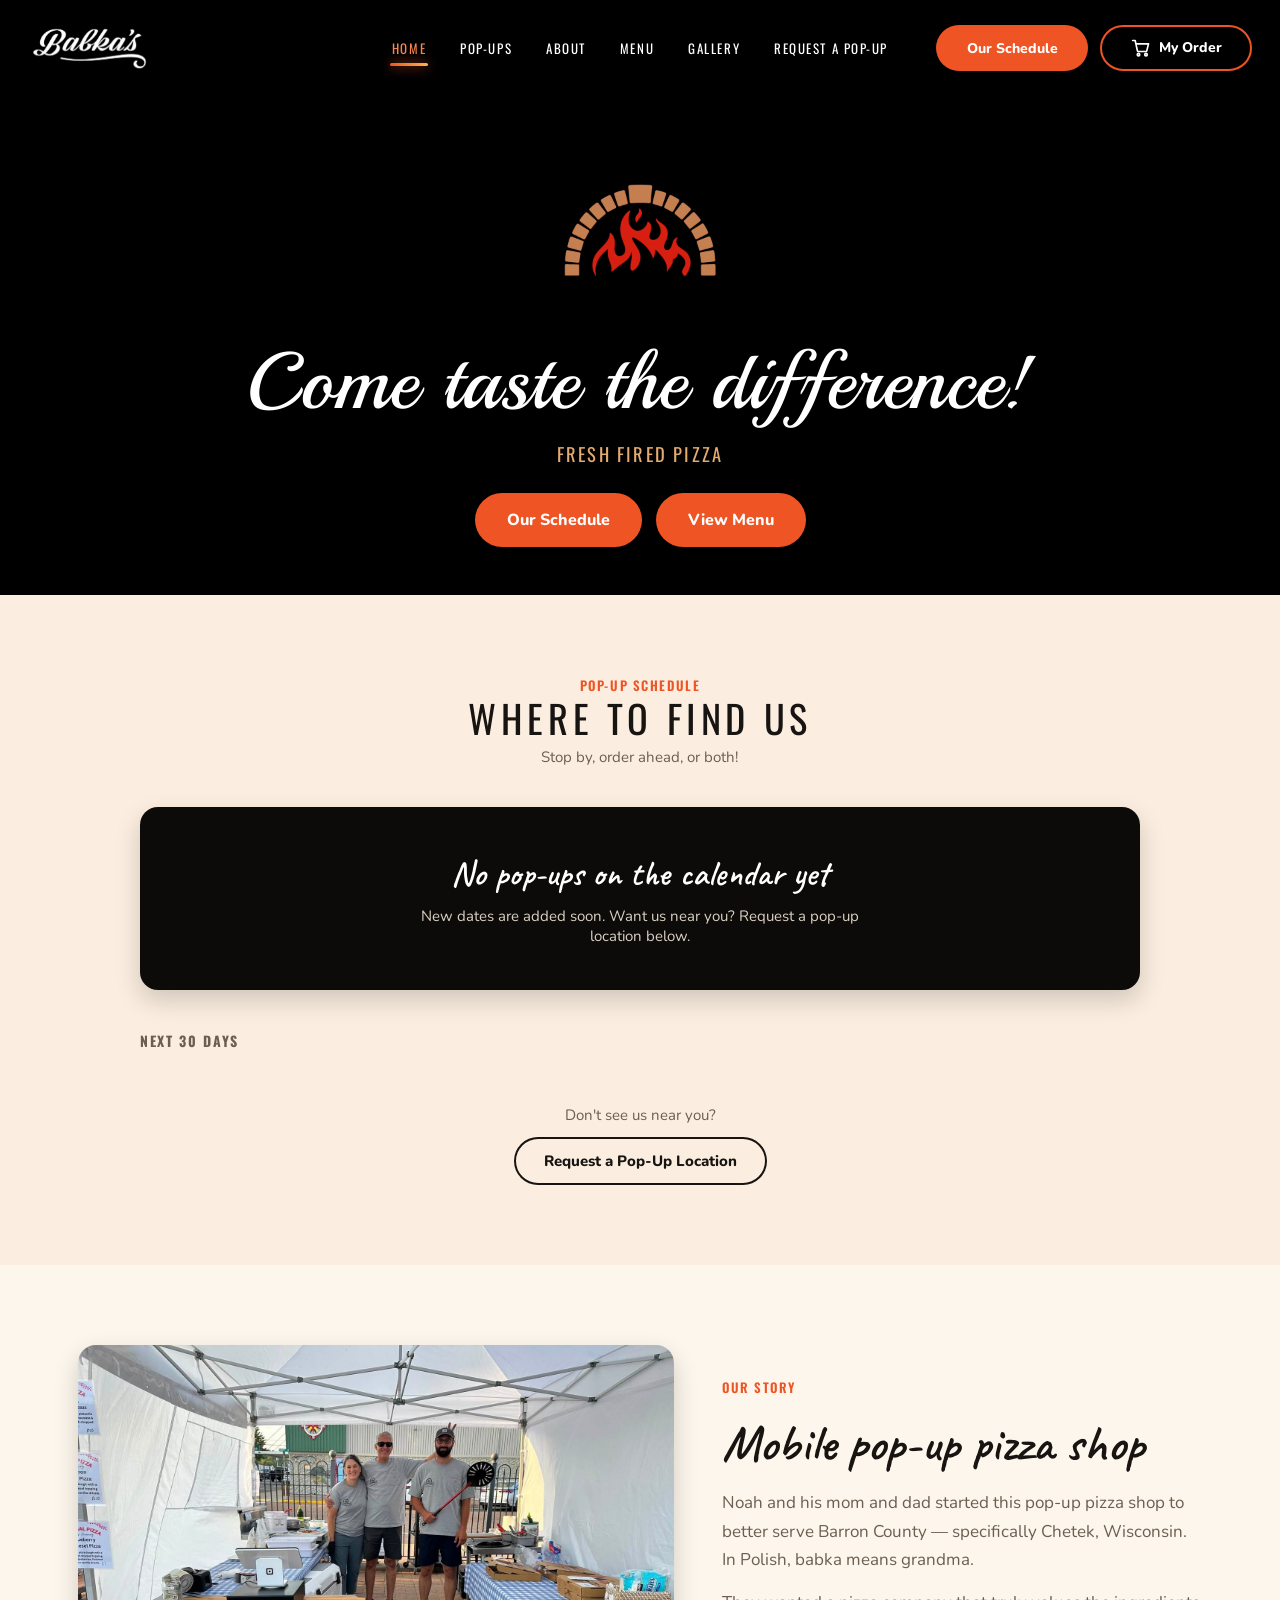
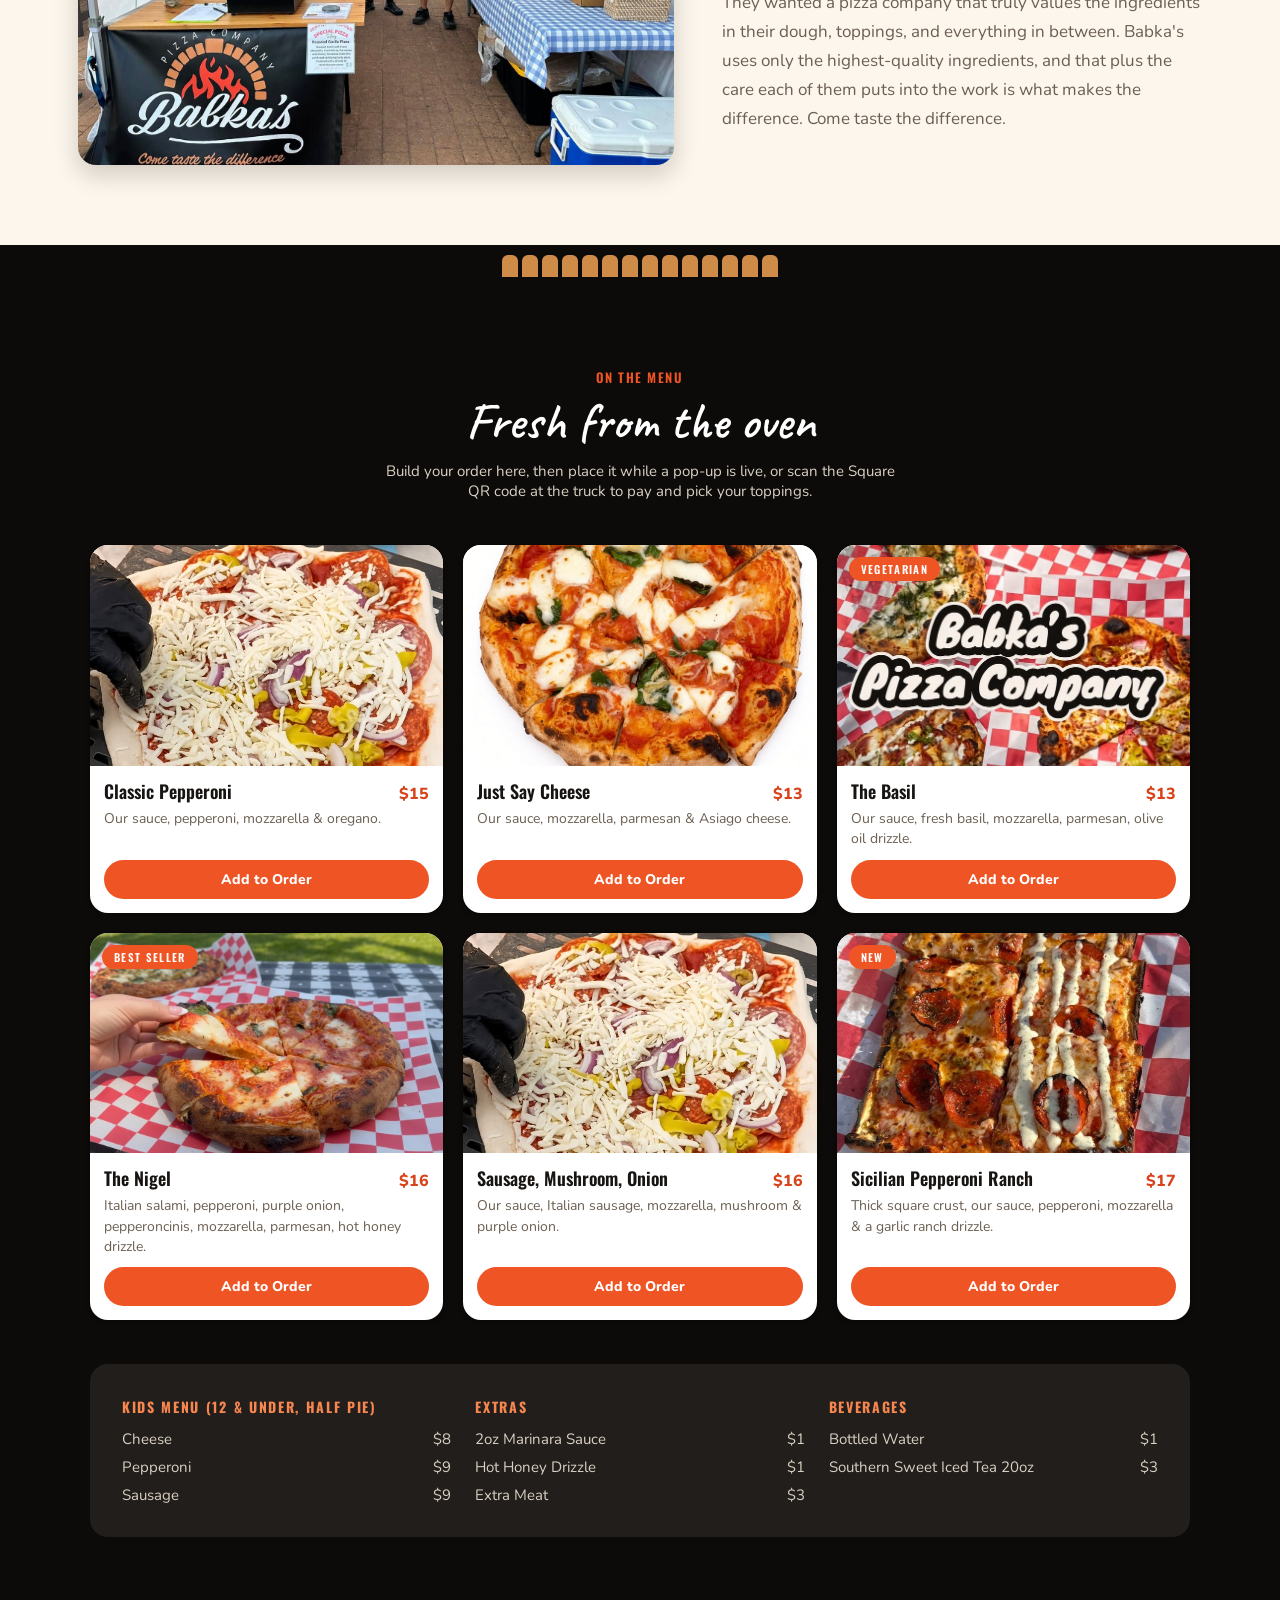
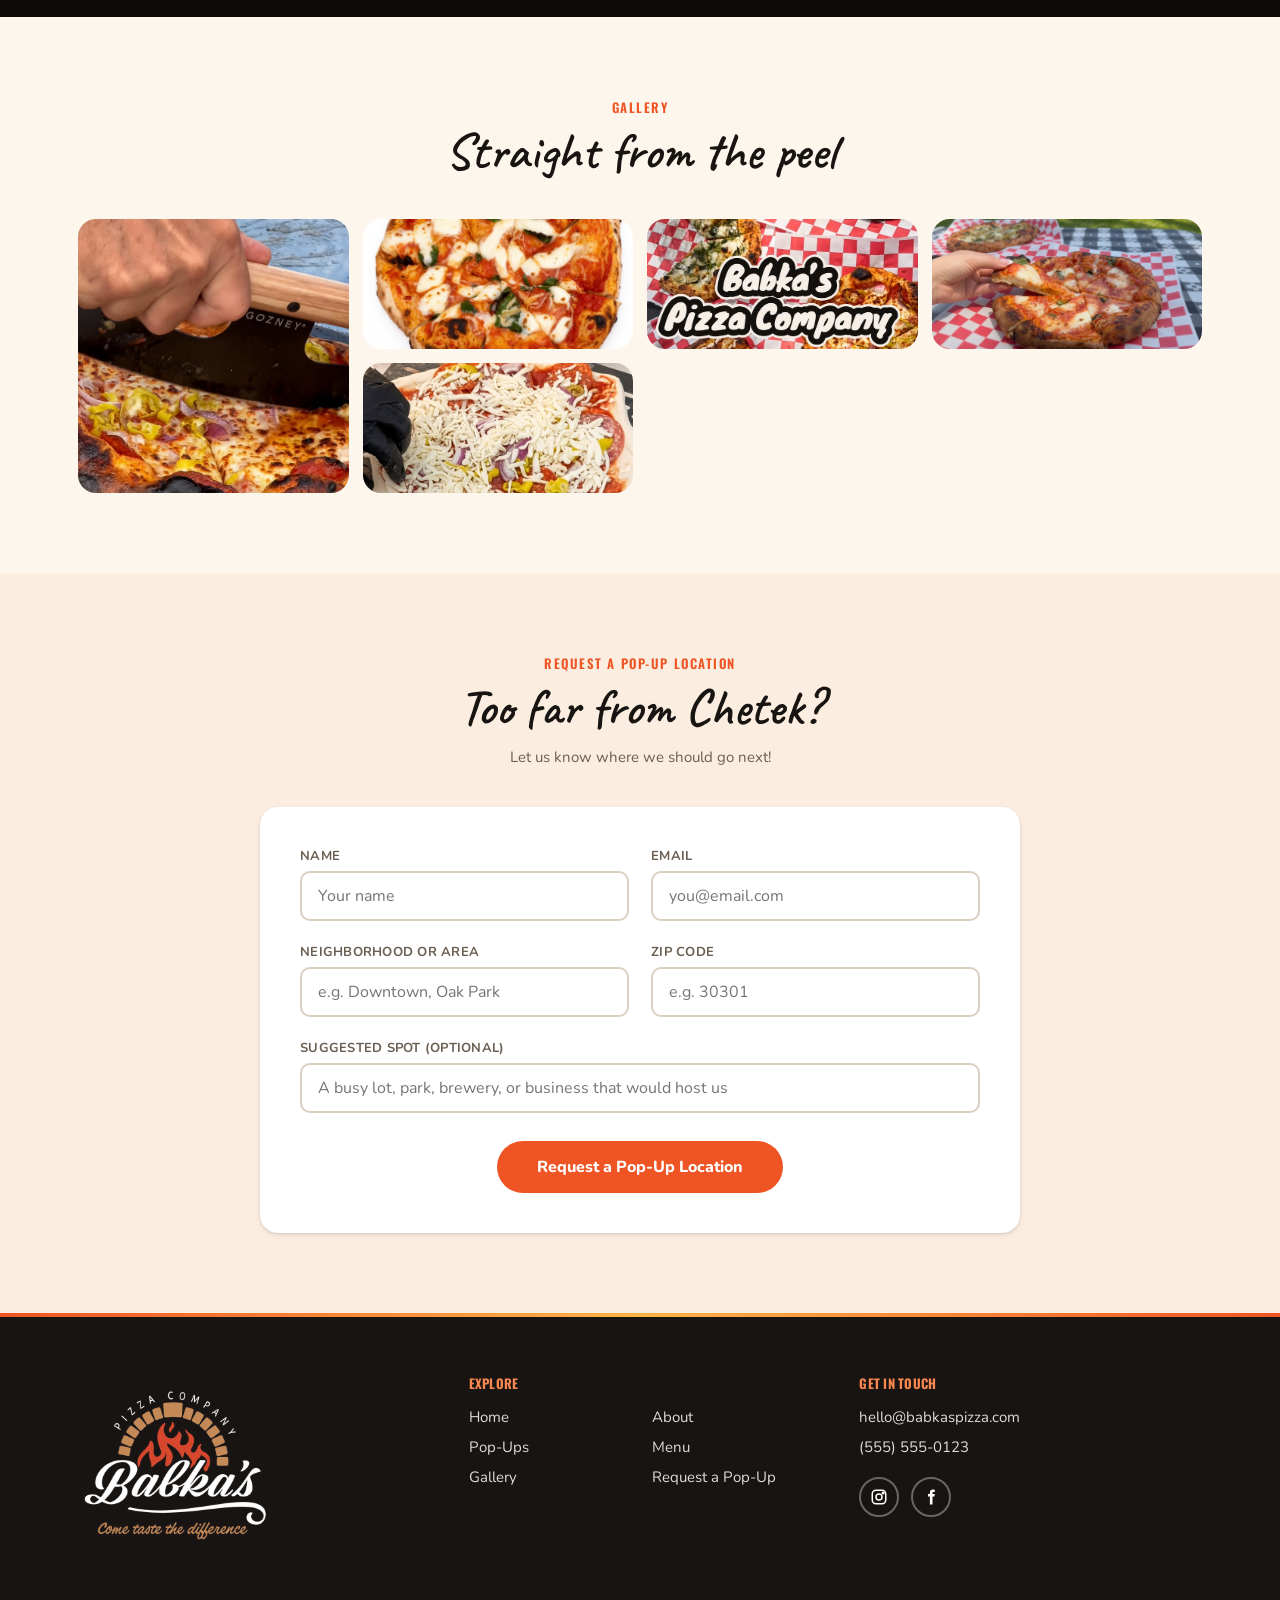
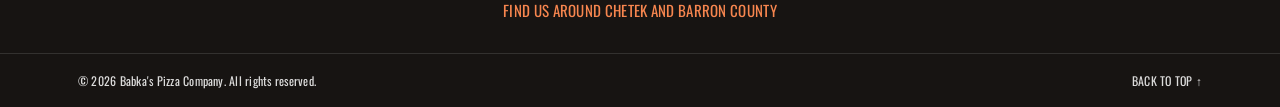
==== commit b6d31c96: "Add the family tent photo and real About story; shorten menu cards. Swap the About image to the comp" ====
--- a/index.html
+++ b/index.html
@@ -154,12 +154,12 @@
     </section>
 
     <section id="about" class="about">
-      <img src="assets/photos/gozney-peel-cut.jpg" alt="Wood-fired pizza on a Gozney peel">
+      <img src="assets/photos/team-tent.jpg" alt="Noah and his parents at the Babka's Pizza Co. pop-up tent">
       <div class="about-copy">
         <span class="eyebrow">Our Story</span>
         <h2 class="section-title">Mobile pop-up pizza shop</h2>
-        <p>We roll up with our Gozney dome ovens, set up a white canopy, and hand-stretch every pie to order, fired hot enough for that real blistered, wood-fired crust in about 90 seconds. Fresh dough, real char, no shortcuts.</p>
-        <p>We pop up at a new spot each week. Our crew is right there at the peel, plating pies into checkered-napkin baskets as fast as you can grab them. Check the schedule to find us, or request a pop-up in your neighborhood.</p>
+        <p>Noah and his mom and dad started this pop-up pizza shop to better serve Barron County — specifically Chetek, Wisconsin. In Polish, babka means grandma.</p>
+        <p>They wanted a pizza company that truly values the ingredients in their dough, toppings, and everything in between. Babka's uses only the highest-quality ingredients, and that plus the care each of them puts into the work is what makes the difference. Come taste the difference.</p>
       </div>
     </section>
 
--- a/css/styles.css
+++ b/css/styles.css
@@ -1037,6 +1037,7 @@
   width: 380px;
   height: 420px;
   object-fit: cover;
+  object-position: 45% 0;
   border-radius: var(--radius-lg);
   box-shadow: var(--shadow-lift);
 }
@@ -1101,13 +1102,20 @@
 
 .menu-card-media {
   position: relative;
-  aspect-ratio: 4 / 3;
+  width: 100%;
+  aspect-ratio: 8 / 5;
+  overflow: hidden;
+  flex: 0 0 auto;
 }
 
 .menu-card-media img {
+  position: absolute;
+  inset: 0;
   width: 100%;
   height: 100%;
+  max-width: none;
   object-fit: cover;
+  object-position: center 55%;
 }
 
 .badge {
@@ -1126,10 +1134,10 @@
 }
 
 .menu-card-body {
-  padding: 18px;
-  display: flex;
-  flex-direction: column;
-  gap: 6px;
+  padding: 12px 14px 14px;
+  display: flex;
+  flex-direction: column;
+  gap: 4px;
   flex: 1;
 }
 
@@ -1155,10 +1163,10 @@
 }
 
 .menu-card-body p {
-  margin: 0 0 10px;
+  margin: 0 0 6px;
   color: var(--gray-700);
   font-size: 14px;
-  line-height: 1.5;
+  line-height: 1.45;
 }
 
 .menu-card-action {
@@ -1170,8 +1178,8 @@
   background: var(--flame-500);
   color: var(--white);
   font-weight: 800;
-  font-size: 15px;
-  padding: 12px 20px;
+  font-size: 14px;
+  padding: 10px 16px;
   border-radius: var(--radius-pill);
   border: none;
   cursor: pointer;
@@ -1185,20 +1193,20 @@
   display: flex;
   align-items: center;
   justify-content: space-between;
-  gap: 10px;
+  gap: 8px;
   border: 2px solid var(--flame-500);
   border-radius: var(--radius-pill);
-  padding: 4px;
+  padding: 3px;
 }
 
 .qty-bar button {
-  width: 38px;
-  height: 38px;
+  width: 34px;
+  height: 34px;
   border-radius: 50%;
   border: none;
   background: var(--flame-500);
   color: var(--white);
-  font-size: 20px;
+  font-size: 18px;
   line-height: 1;
   cursor: pointer;
 }
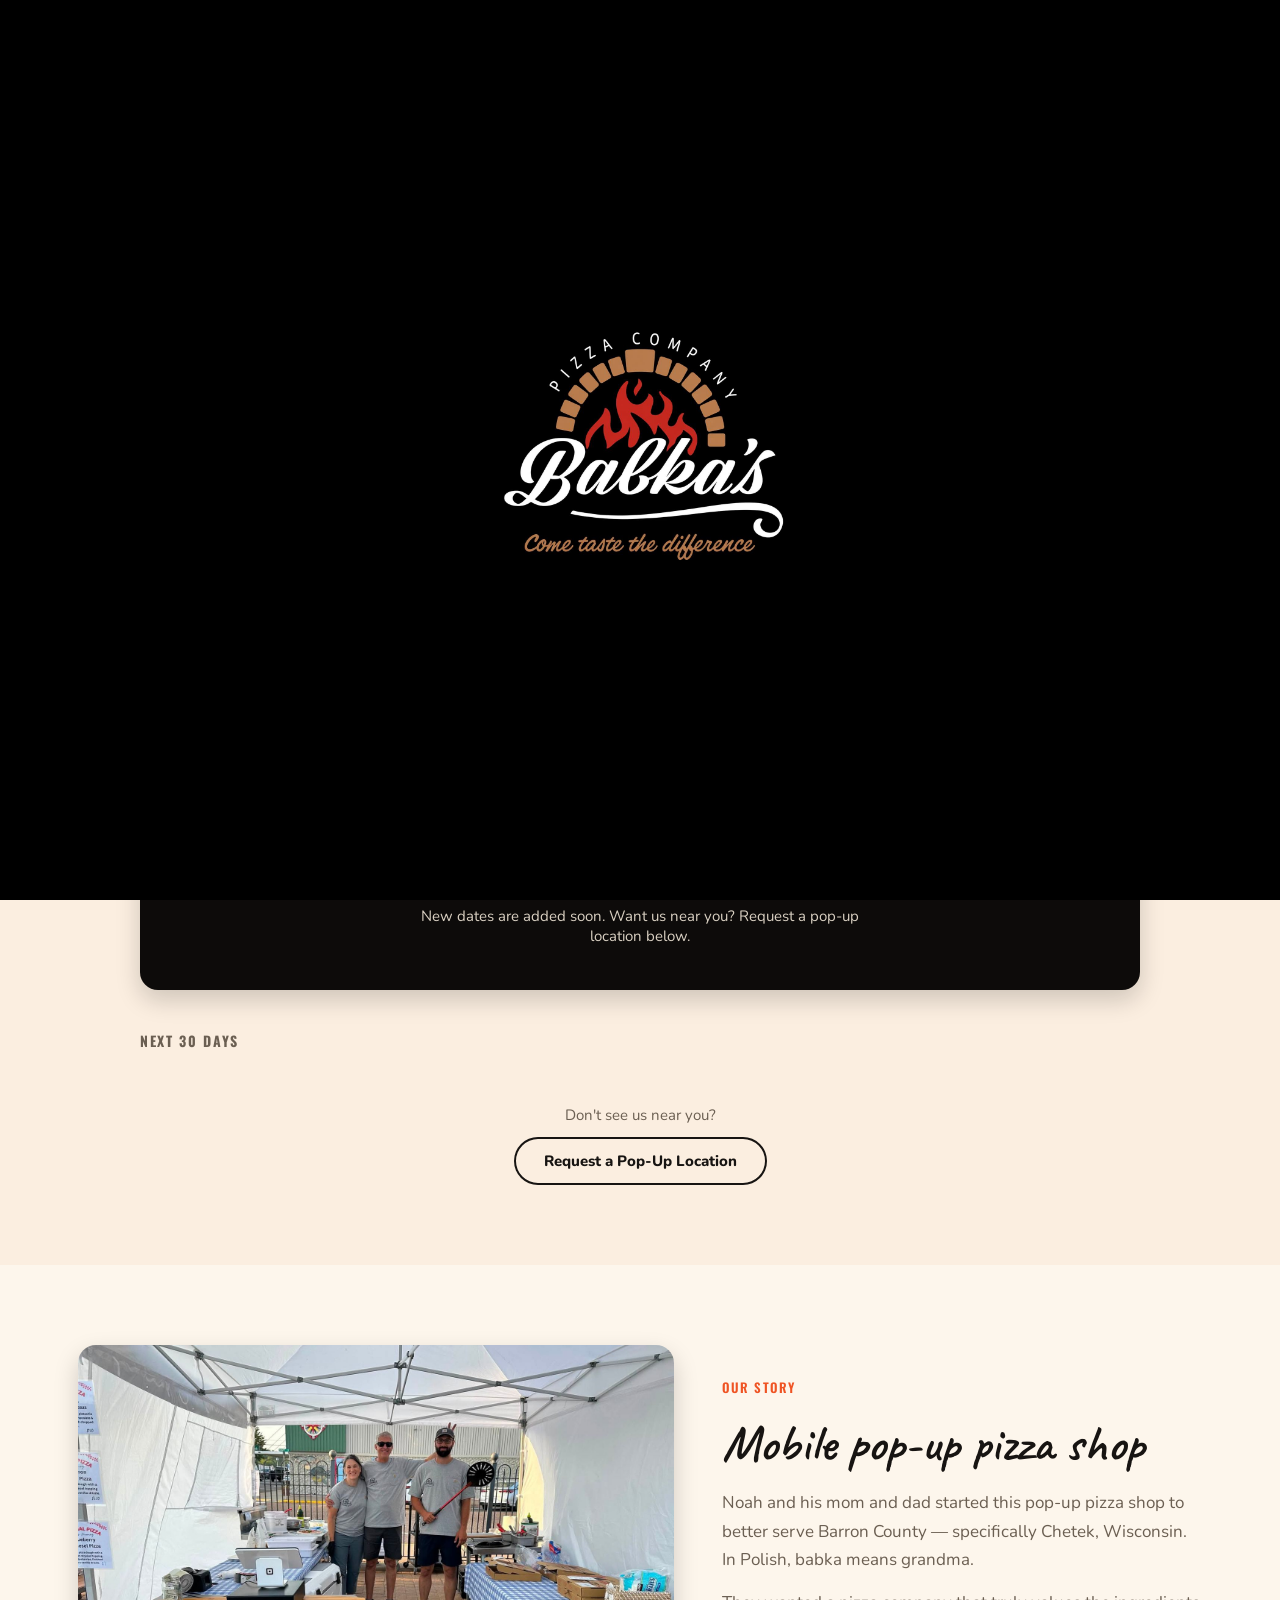
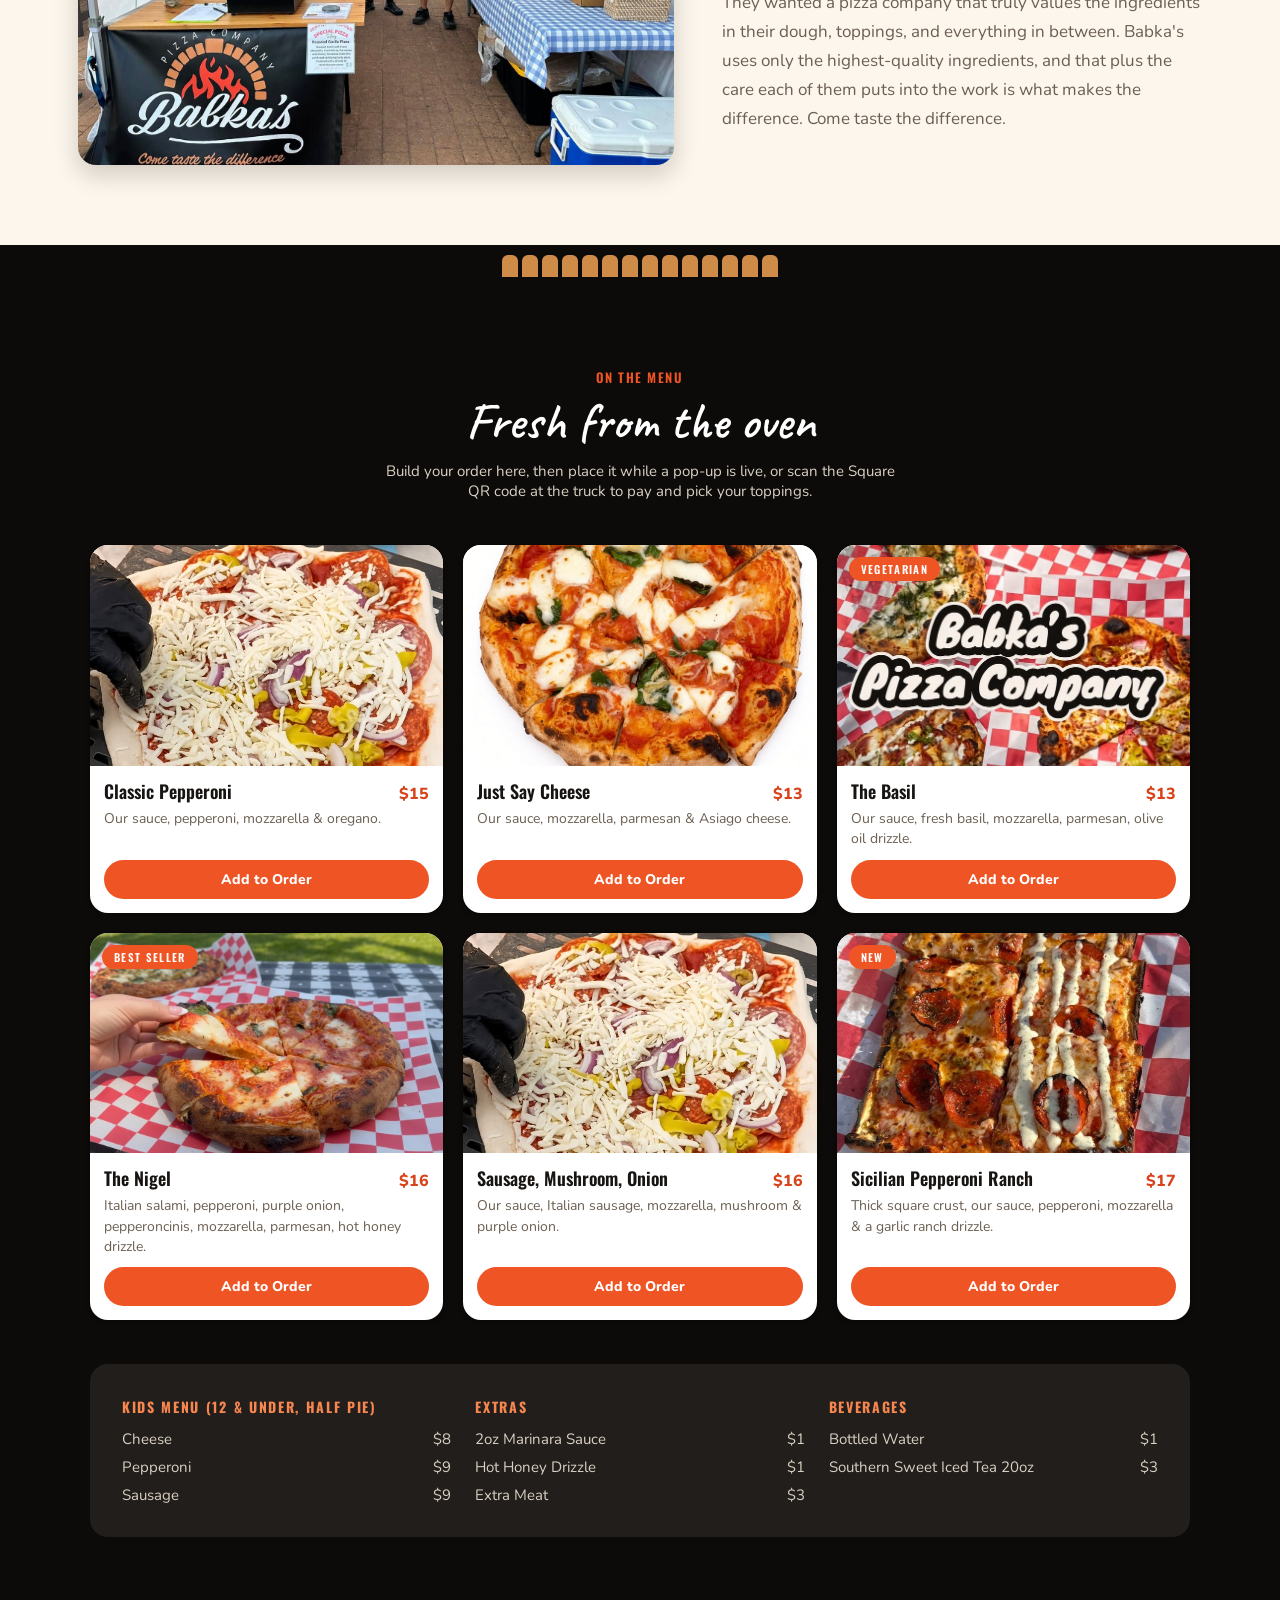
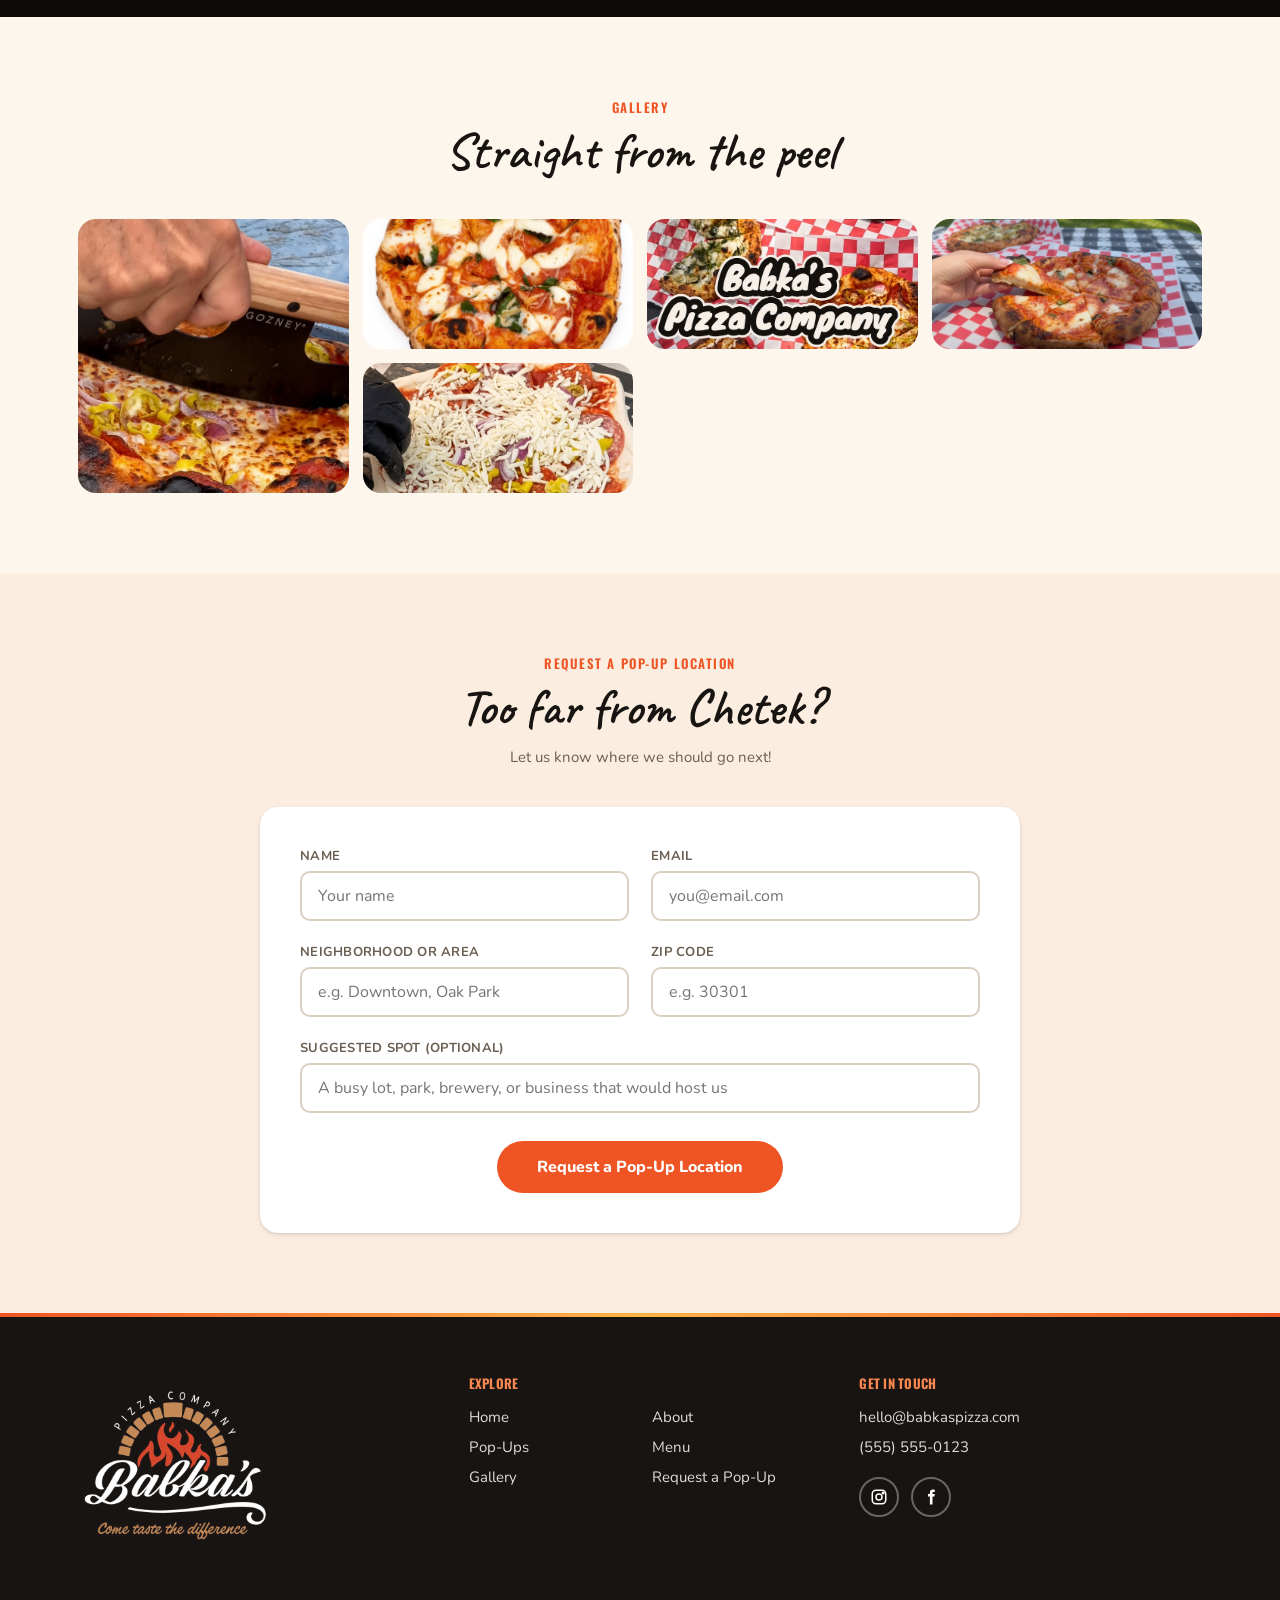
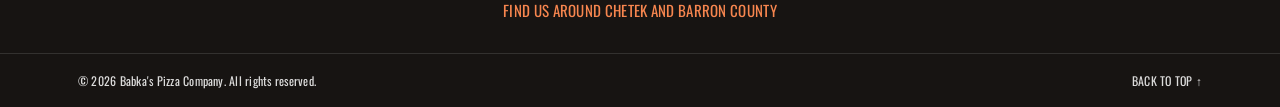
==== commit 0cf118f4: "Keep animations running under iOS Low Power Mode. prefers-reduced-motion (which iOS enables in Low P" ====
--- a/index.html
+++ b/index.html
@@ -28,7 +28,7 @@
   <link rel="preconnect" href="https://fonts.googleapis.com">
   <link rel="preconnect" href="https://fonts.gstatic.com" crossorigin>
   <link href="https://fonts.googleapis.com/css2?family=Caveat:wght@600&family=Playball&family=Oswald:wght@400;500;600;700&family=Nunito:wght@400;500;600;700;800&display=swap" rel="stylesheet">
-  <link rel="stylesheet" href="css/styles.css">
+  <link rel="stylesheet" href="css/styles.css?v=ASSETV">
 
   <script type="application/ld+json">
   {
@@ -61,8 +61,8 @@
   <a class="skip-link" href="#home">Skip to content</a>
 
   <div class="loader" id="loader" role="status" aria-label="Loading Babka's Pizza">
-    <video id="loader-video" muted playsinline disablepictureinpicture poster="assets/brand/loading-poster.jpg" aria-hidden="true">
-      <source src="assets/brand/loading-animation.mp4" type="video/mp4">
+    <video id="loader-video" autoplay muted loop playsinline webkit-playsinline preload="auto" disablepictureinpicture poster="assets/brand/loading-poster.jpg?v=ASSETV" aria-hidden="true">
+      <source src="assets/brand/loading-animation.mp4?v=ASSETV" type="video/mp4">
     </video>
   </div>
 
@@ -116,10 +116,10 @@
   <main>
     <section id="home" class="hero">
       <div class="hero-inner">
-        <video class="hero-flame" id="hero-video" muted loop playsinline disablepictureinpicture poster="assets/brand/flame-loop-poster.jpg" aria-hidden="true">
-          <source src="assets/brand/flame-loop.mp4" type="video/mp4">
+        <video class="hero-flame" id="hero-video" autoplay muted loop playsinline webkit-playsinline preload="auto" disablepictureinpicture poster="assets/brand/flame-loop-poster.jpg?v=ASSETV" aria-hidden="true">
+          <source src="assets/brand/flame-loop.mp4?v=ASSETV" type="video/mp4">
         </video>
-        <img class="hero-flame-fallback" id="hero-fallback" src="assets/brand/flame-loop-poster.jpg" alt="" hidden>
+        <img class="hero-flame-fallback" id="hero-fallback" src="assets/brand/flame-loop-poster.jpg?v=ASSETV" alt="" hidden>
         <h1 class="bp-hero-h1">Come taste the difference!&nbsp;</h1>
         <p class="hero-tag">Fresh fired pizza</p>
         <div class="hero-actions">
@@ -392,7 +392,7 @@
     </div>
   </footer>
 
-  <script src="js/config.js"></script>
-  <script src="js/app.js"></script>
+  <script src="js/config.js?v=ASSETV"></script>
+  <script src="js/app.js?v=ASSETV"></script>
 </body>
 </html>
--- a/css/styles.css
+++ b/css/styles.css
@@ -618,12 +618,25 @@
 
 .hero-flame,
 .hero-flame-fallback {
+  display: block;
   width: 180px;
   height: auto;
   border-radius: var(--radius-lg);
   padding: 10px;
   box-shadow: var(--shadow-card);
   pointer-events: none;
+}
+
+@media (max-width: 900px) {
+  .hero-flame:not([hidden]) {
+    display: block;
+    visibility: visible;
+    opacity: 1;
+  }
+
+  .pizza-svg {
+    display: block;
+  }
 }
 
 .bp-hero-h1 {
@@ -1712,15 +1725,12 @@
     scroll-behavior: auto;
   }
 
-  *,
-  *::before,
-  *::after {
-    animation-duration: 0.01ms !important;
-    animation-iteration-count: 1 !important;
-    transition-duration: 0.01ms !important;
-  }
-
-  .gallery-cell img {
-    transition: none;
-  }
-}
+  .gallery-cell:hover img,
+  .gallery-cell:focus-visible img {
+    transform: none;
+  }
+
+  .pep {
+    animation-duration: 700ms;
+  }
+}
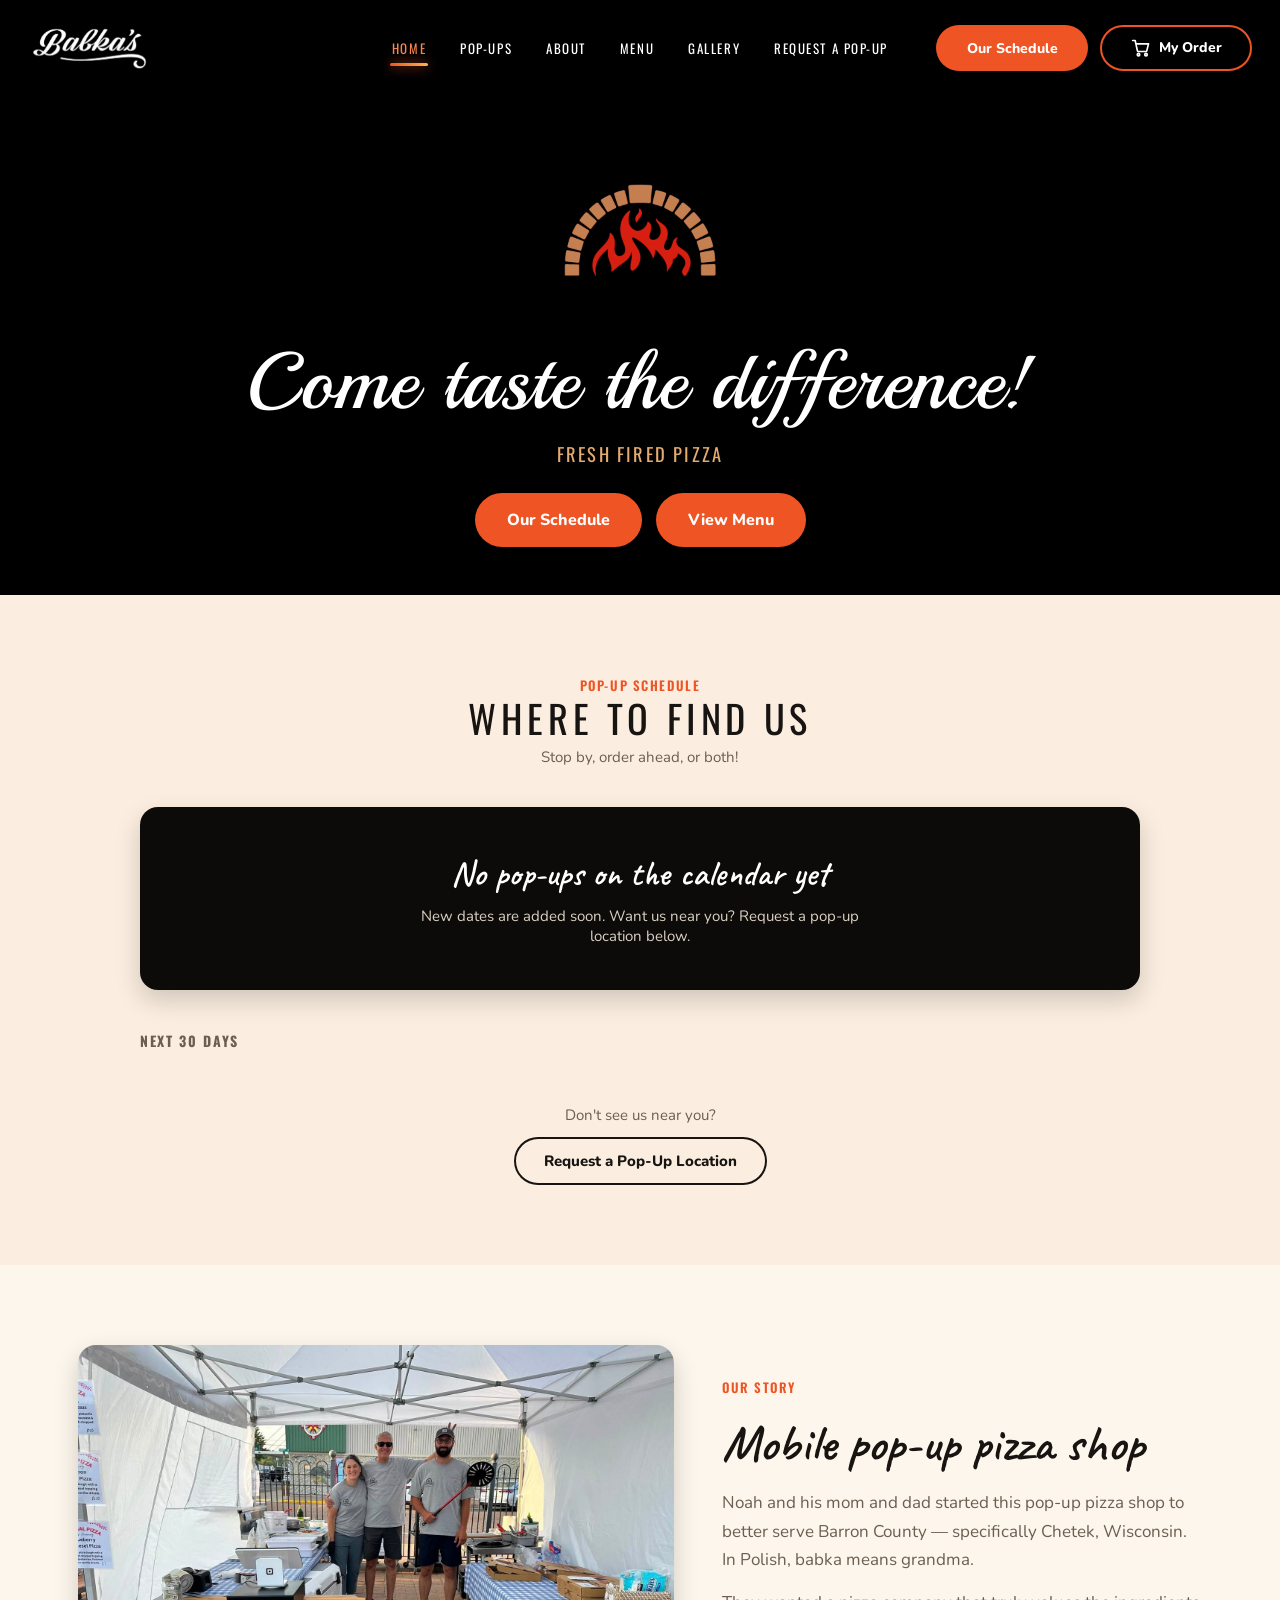
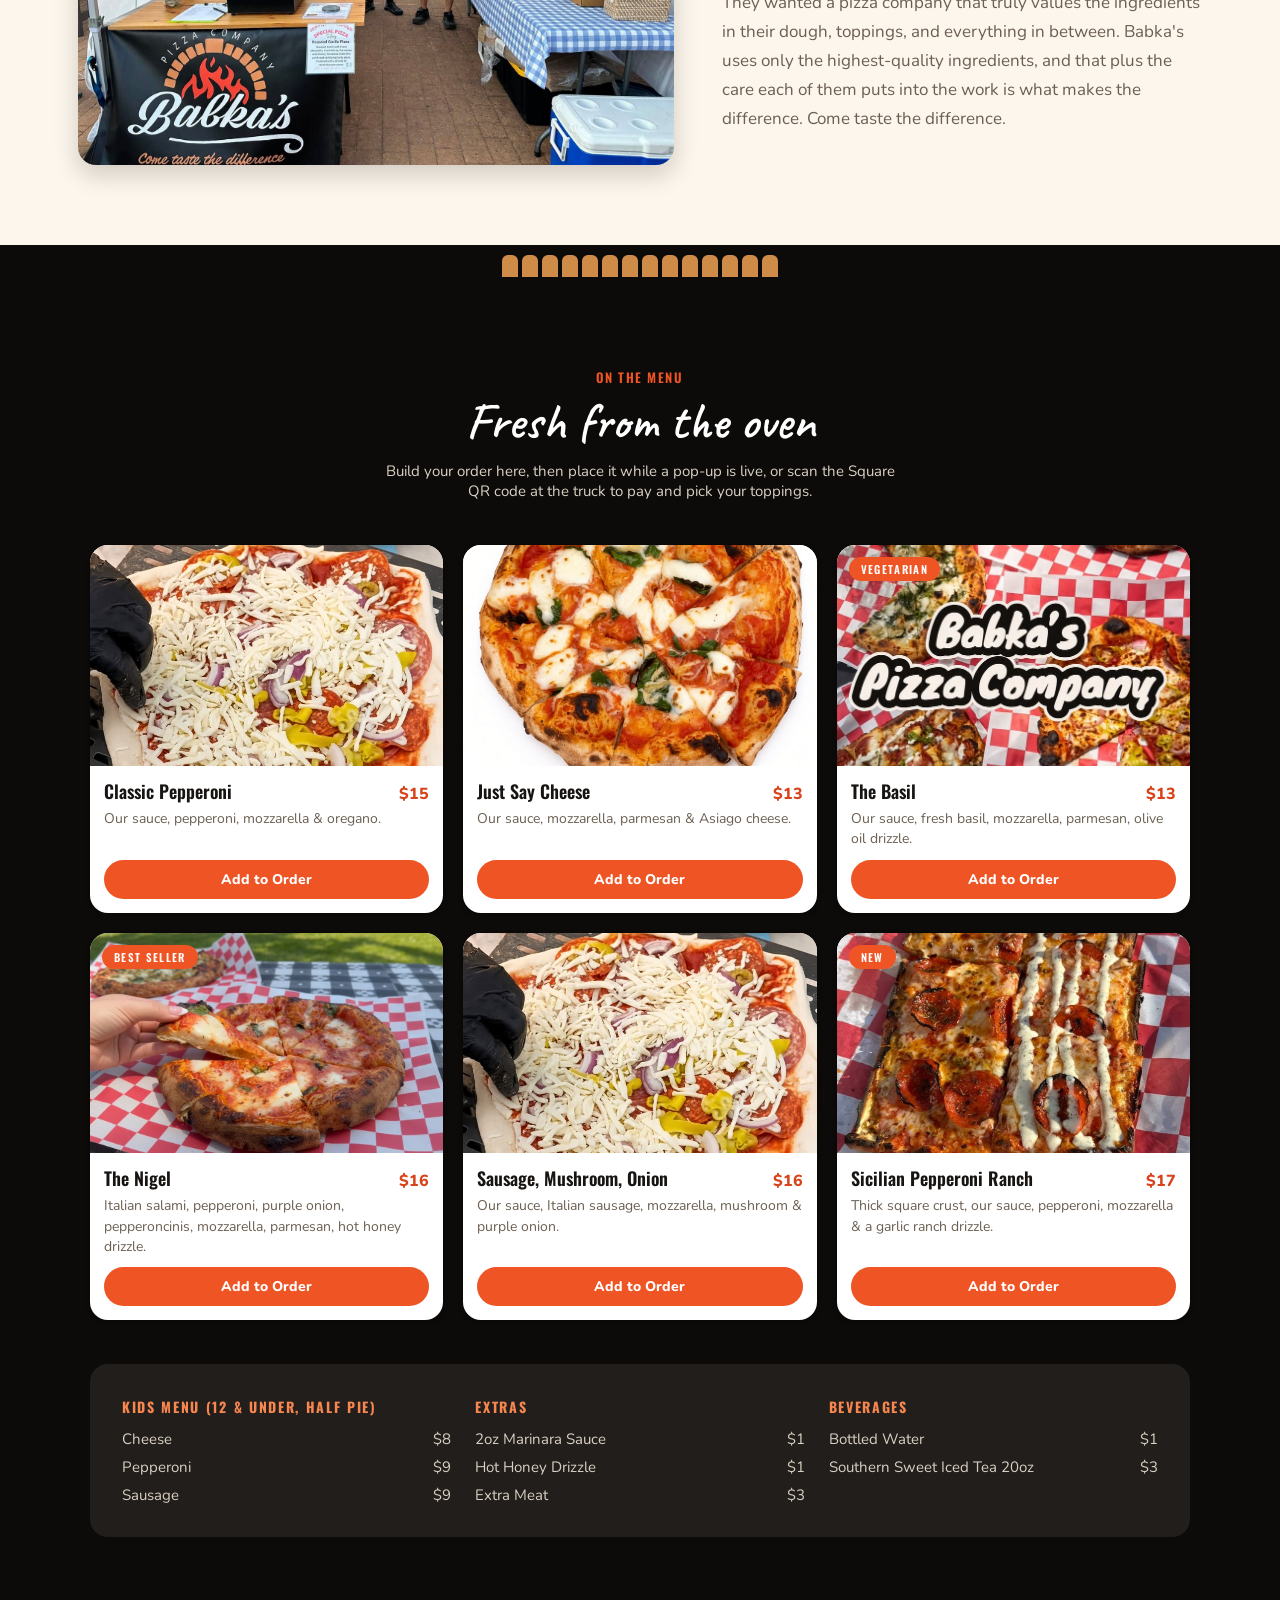
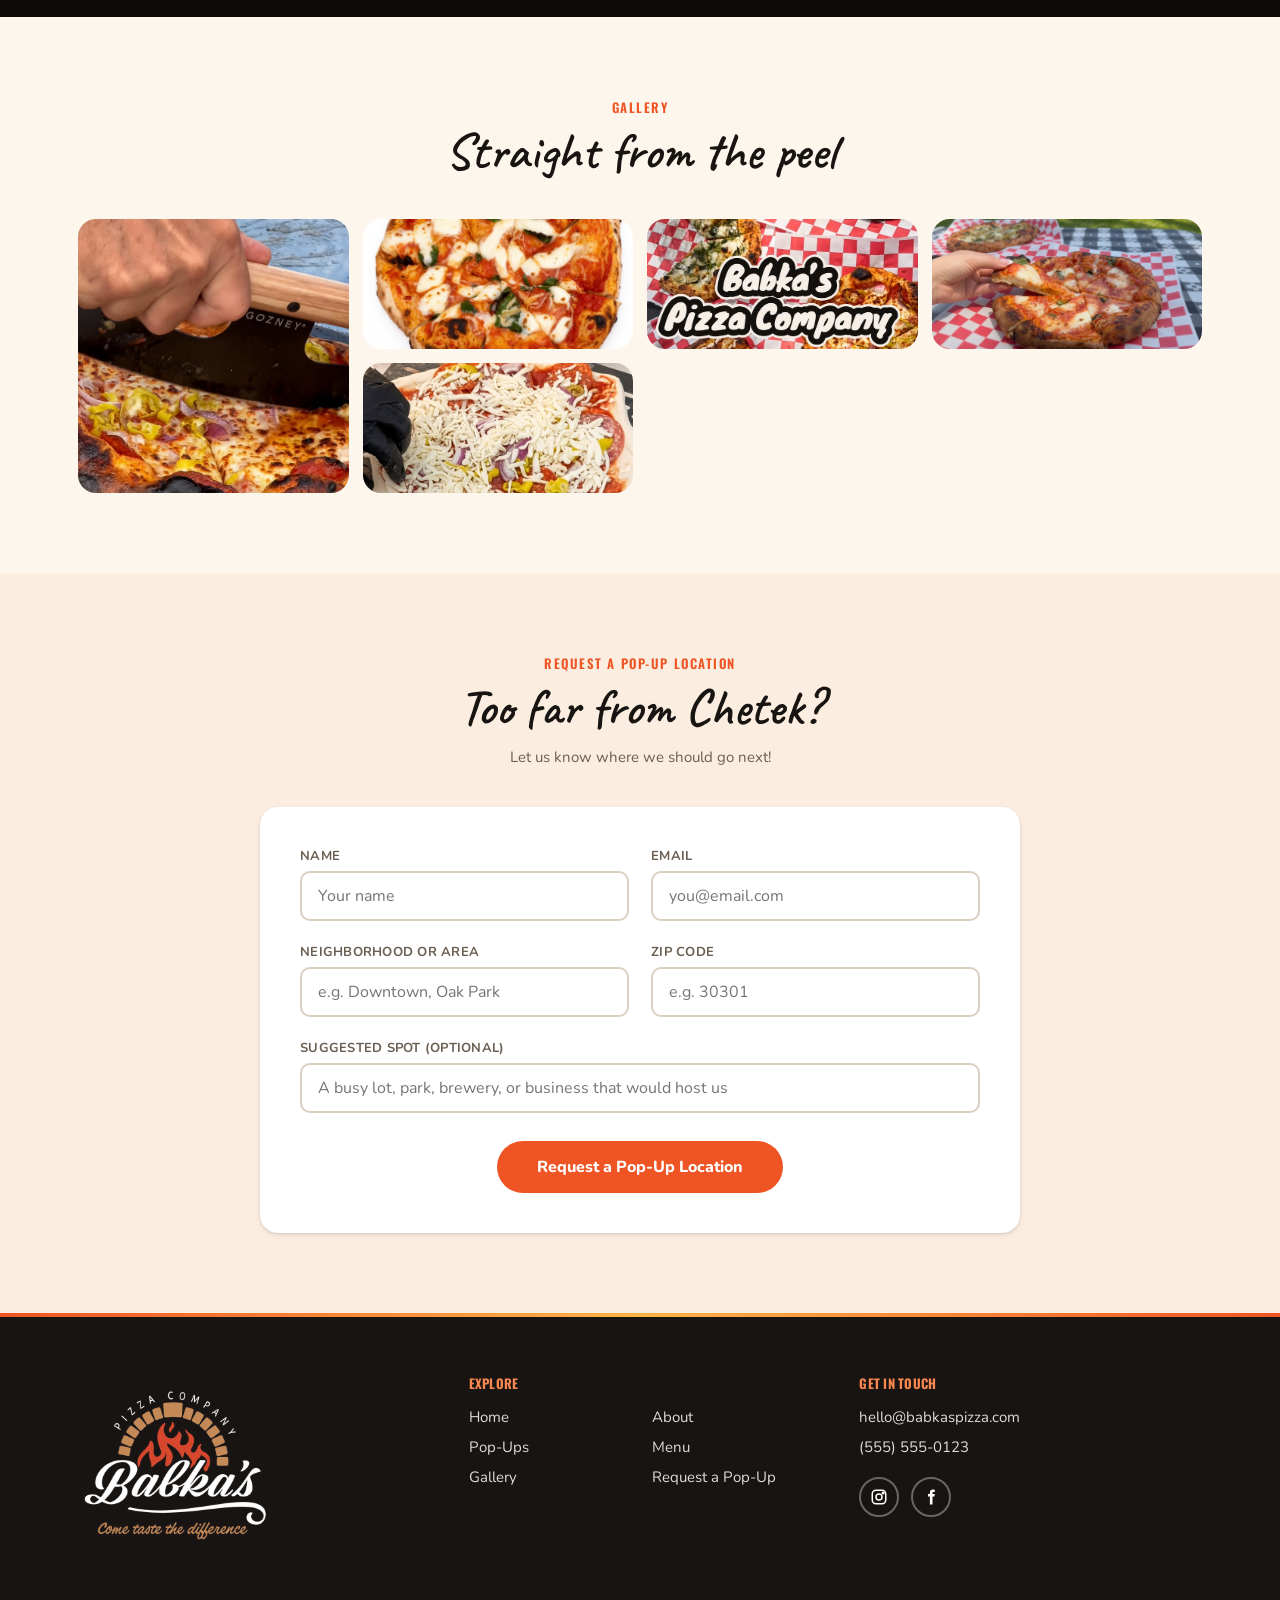
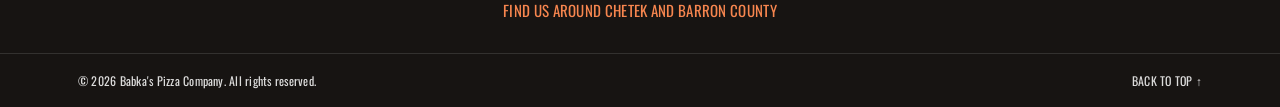
==== commit 3e32db9e: "Cache-bust css, js, and video URLs with 0cf118f. Phones that cached the previous Pages deploy need a" ====
--- a/index.html
+++ b/index.html
@@ -28,7 +28,7 @@
   <link rel="preconnect" href="https://fonts.googleapis.com">
   <link rel="preconnect" href="https://fonts.gstatic.com" crossorigin>
   <link href="https://fonts.googleapis.com/css2?family=Caveat:wght@600&family=Playball&family=Oswald:wght@400;500;600;700&family=Nunito:wght@400;500;600;700;800&display=swap" rel="stylesheet">
-  <link rel="stylesheet" href="css/styles.css?v=ASSETV">
+  <link rel="stylesheet" href="css/styles.css?v=0cf118f">
 
   <script type="application/ld+json">
   {
@@ -61,8 +61,8 @@
   <a class="skip-link" href="#home">Skip to content</a>
 
   <div class="loader" id="loader" role="status" aria-label="Loading Babka's Pizza">
-    <video id="loader-video" autoplay muted loop playsinline webkit-playsinline preload="auto" disablepictureinpicture poster="assets/brand/loading-poster.jpg?v=ASSETV" aria-hidden="true">
-      <source src="assets/brand/loading-animation.mp4?v=ASSETV" type="video/mp4">
+    <video id="loader-video" autoplay muted loop playsinline webkit-playsinline preload="auto" disablepictureinpicture poster="assets/brand/loading-poster.jpg?v=0cf118f" aria-hidden="true">
+      <source src="assets/brand/loading-animation.mp4?v=0cf118f" type="video/mp4">
     </video>
   </div>
 
@@ -116,10 +116,10 @@
   <main>
     <section id="home" class="hero">
       <div class="hero-inner">
-        <video class="hero-flame" id="hero-video" autoplay muted loop playsinline webkit-playsinline preload="auto" disablepictureinpicture poster="assets/brand/flame-loop-poster.jpg?v=ASSETV" aria-hidden="true">
-          <source src="assets/brand/flame-loop.mp4?v=ASSETV" type="video/mp4">
+        <video class="hero-flame" id="hero-video" autoplay muted loop playsinline webkit-playsinline preload="auto" disablepictureinpicture poster="assets/brand/flame-loop-poster.jpg?v=0cf118f" aria-hidden="true">
+          <source src="assets/brand/flame-loop.mp4?v=0cf118f" type="video/mp4">
         </video>
-        <img class="hero-flame-fallback" id="hero-fallback" src="assets/brand/flame-loop-poster.jpg?v=ASSETV" alt="" hidden>
+        <img class="hero-flame-fallback" id="hero-fallback" src="assets/brand/flame-loop-poster.jpg?v=0cf118f" alt="" hidden>
         <h1 class="bp-hero-h1">Come taste the difference!&nbsp;</h1>
         <p class="hero-tag">Fresh fired pizza</p>
         <div class="hero-actions">
@@ -392,7 +392,7 @@
     </div>
   </footer>
 
-  <script src="js/config.js?v=ASSETV"></script>
-  <script src="js/app.js?v=ASSETV"></script>
+  <script src="js/config.js?v=0cf118f"></script>
+  <script src="js/app.js?v=0cf118f"></script>
 </body>
 </html>
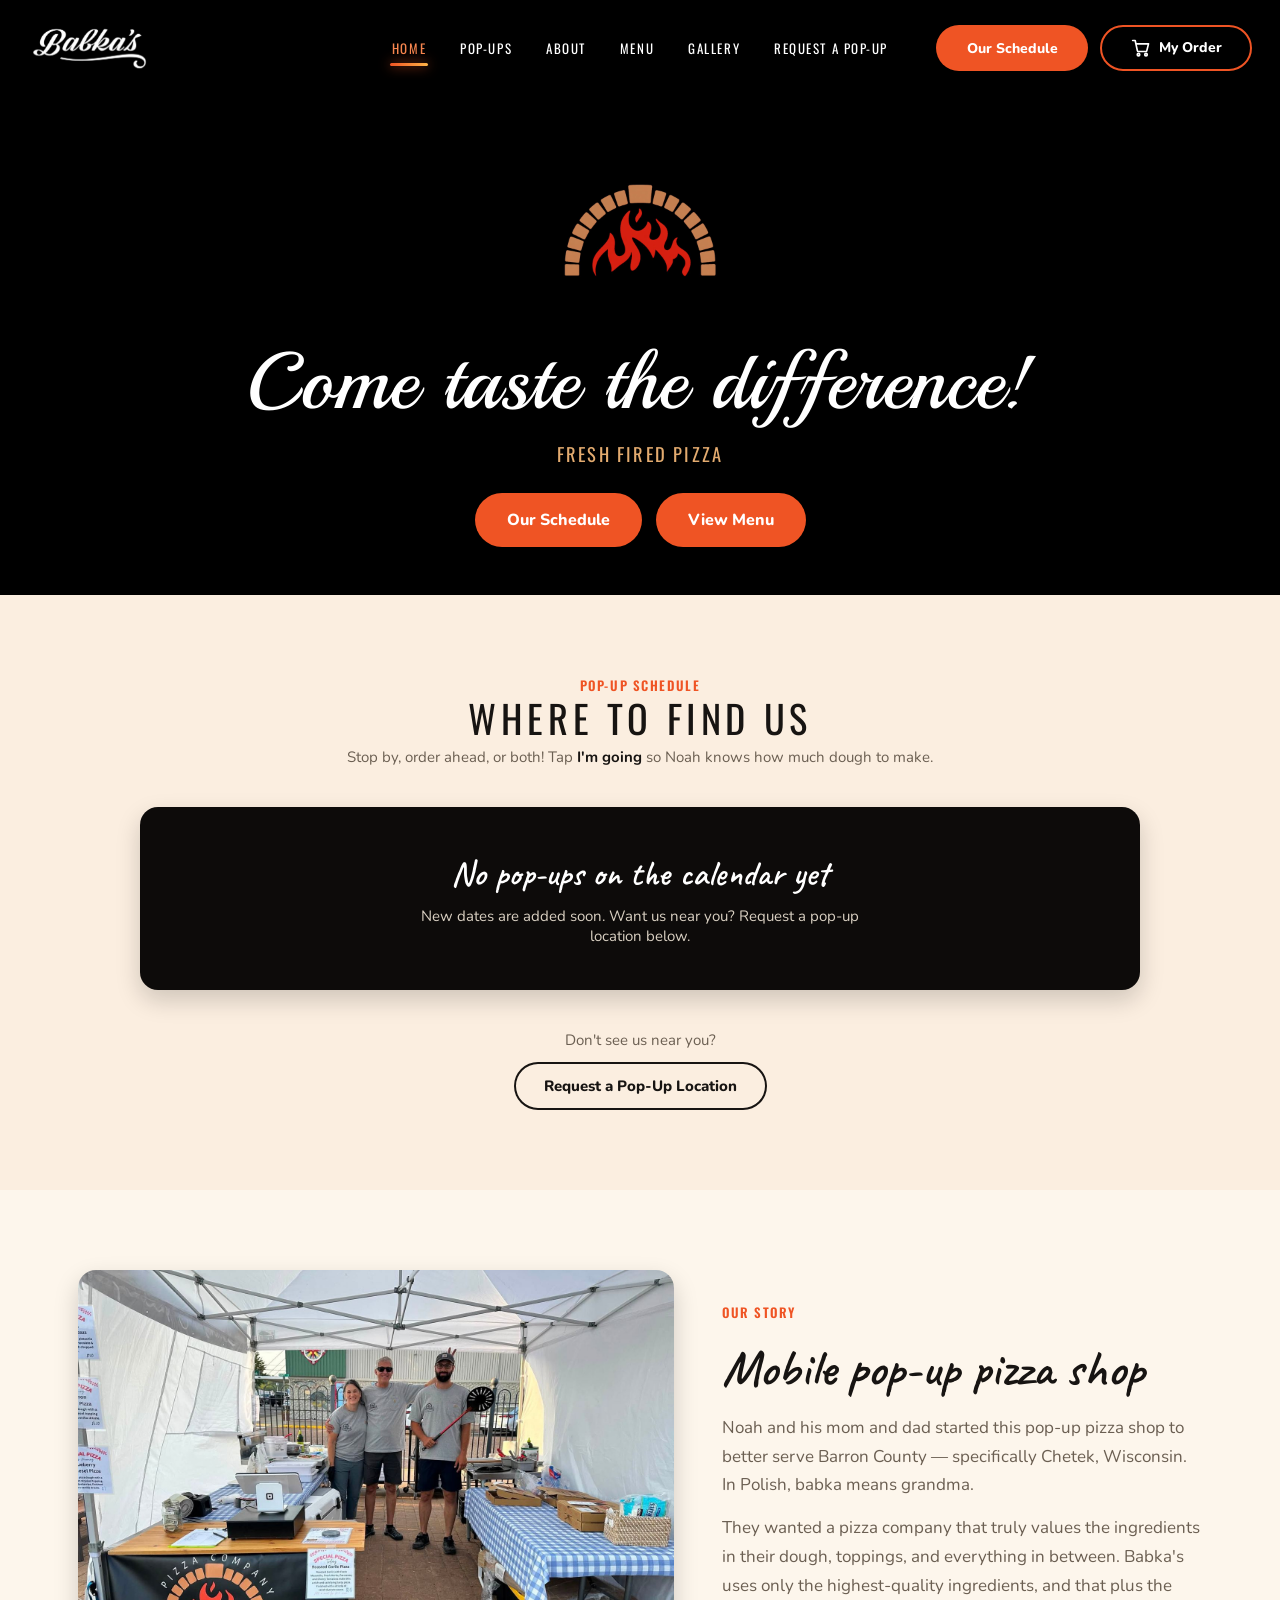
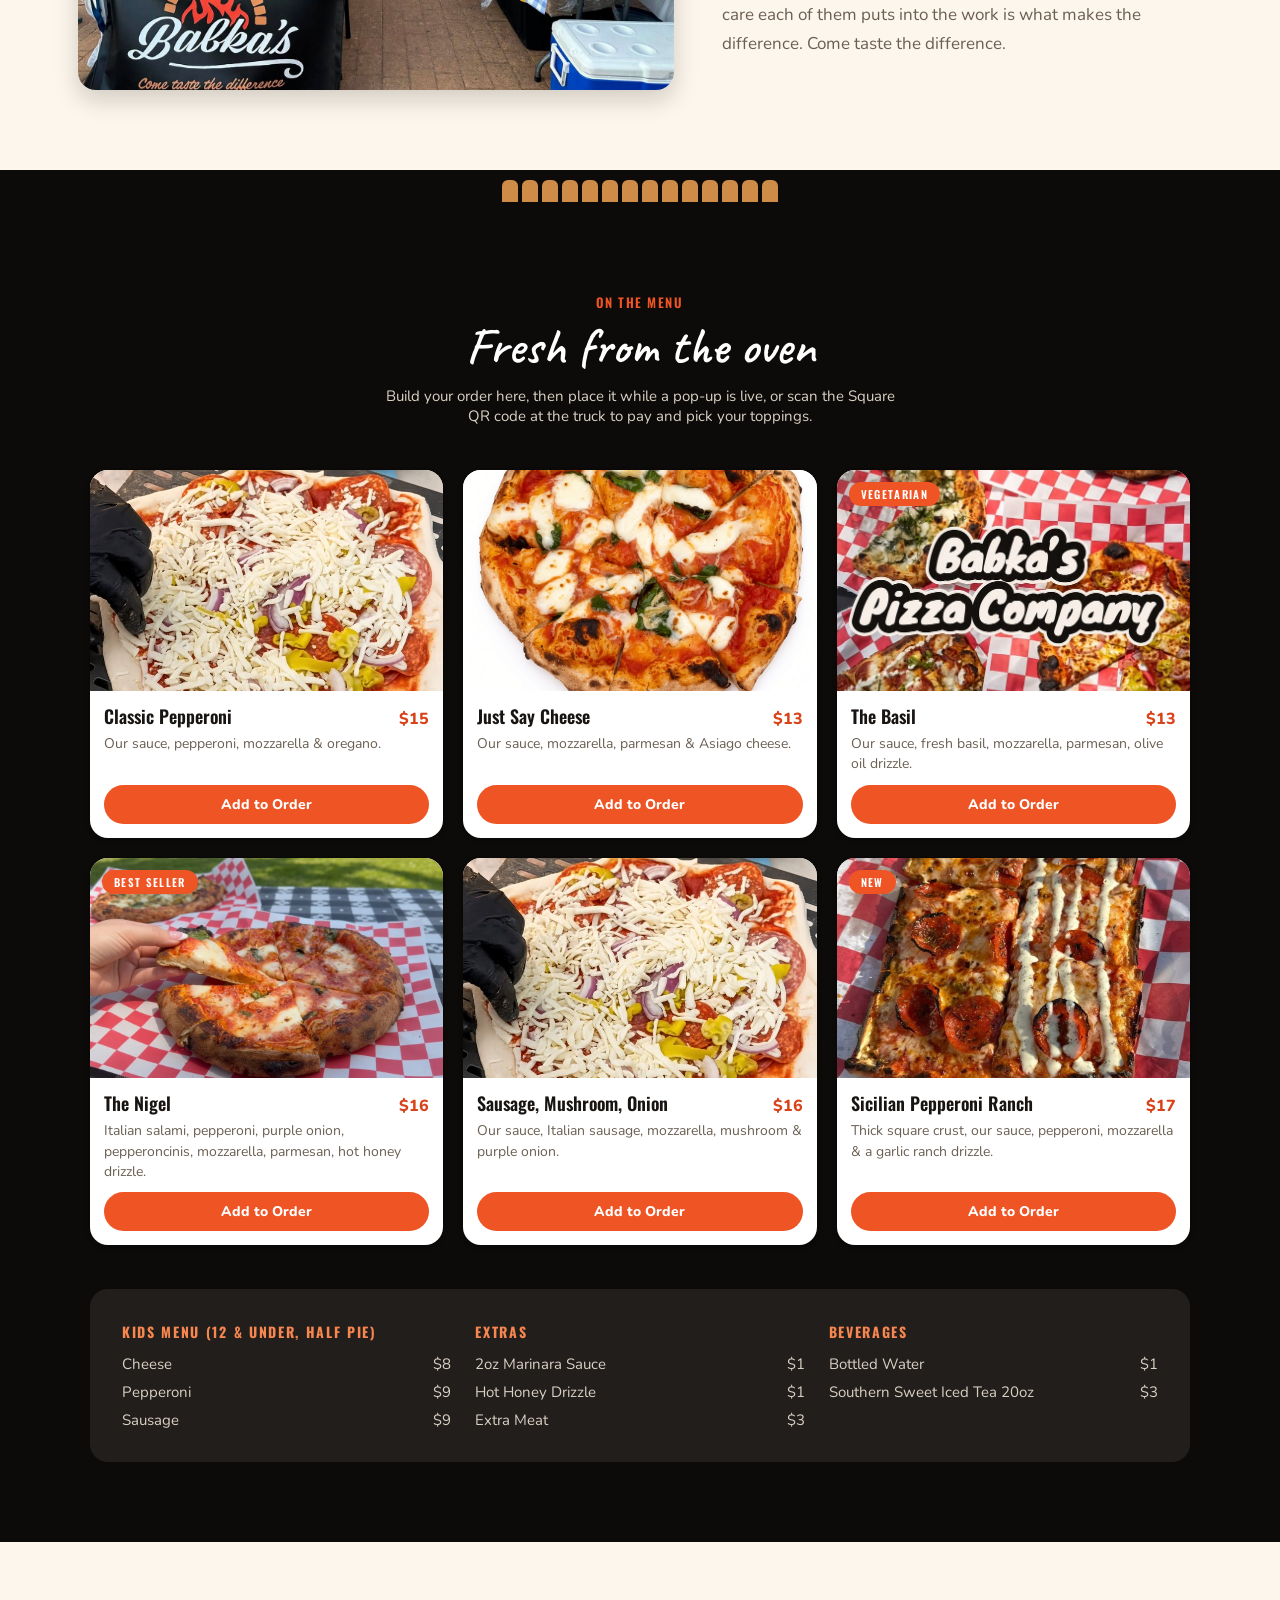
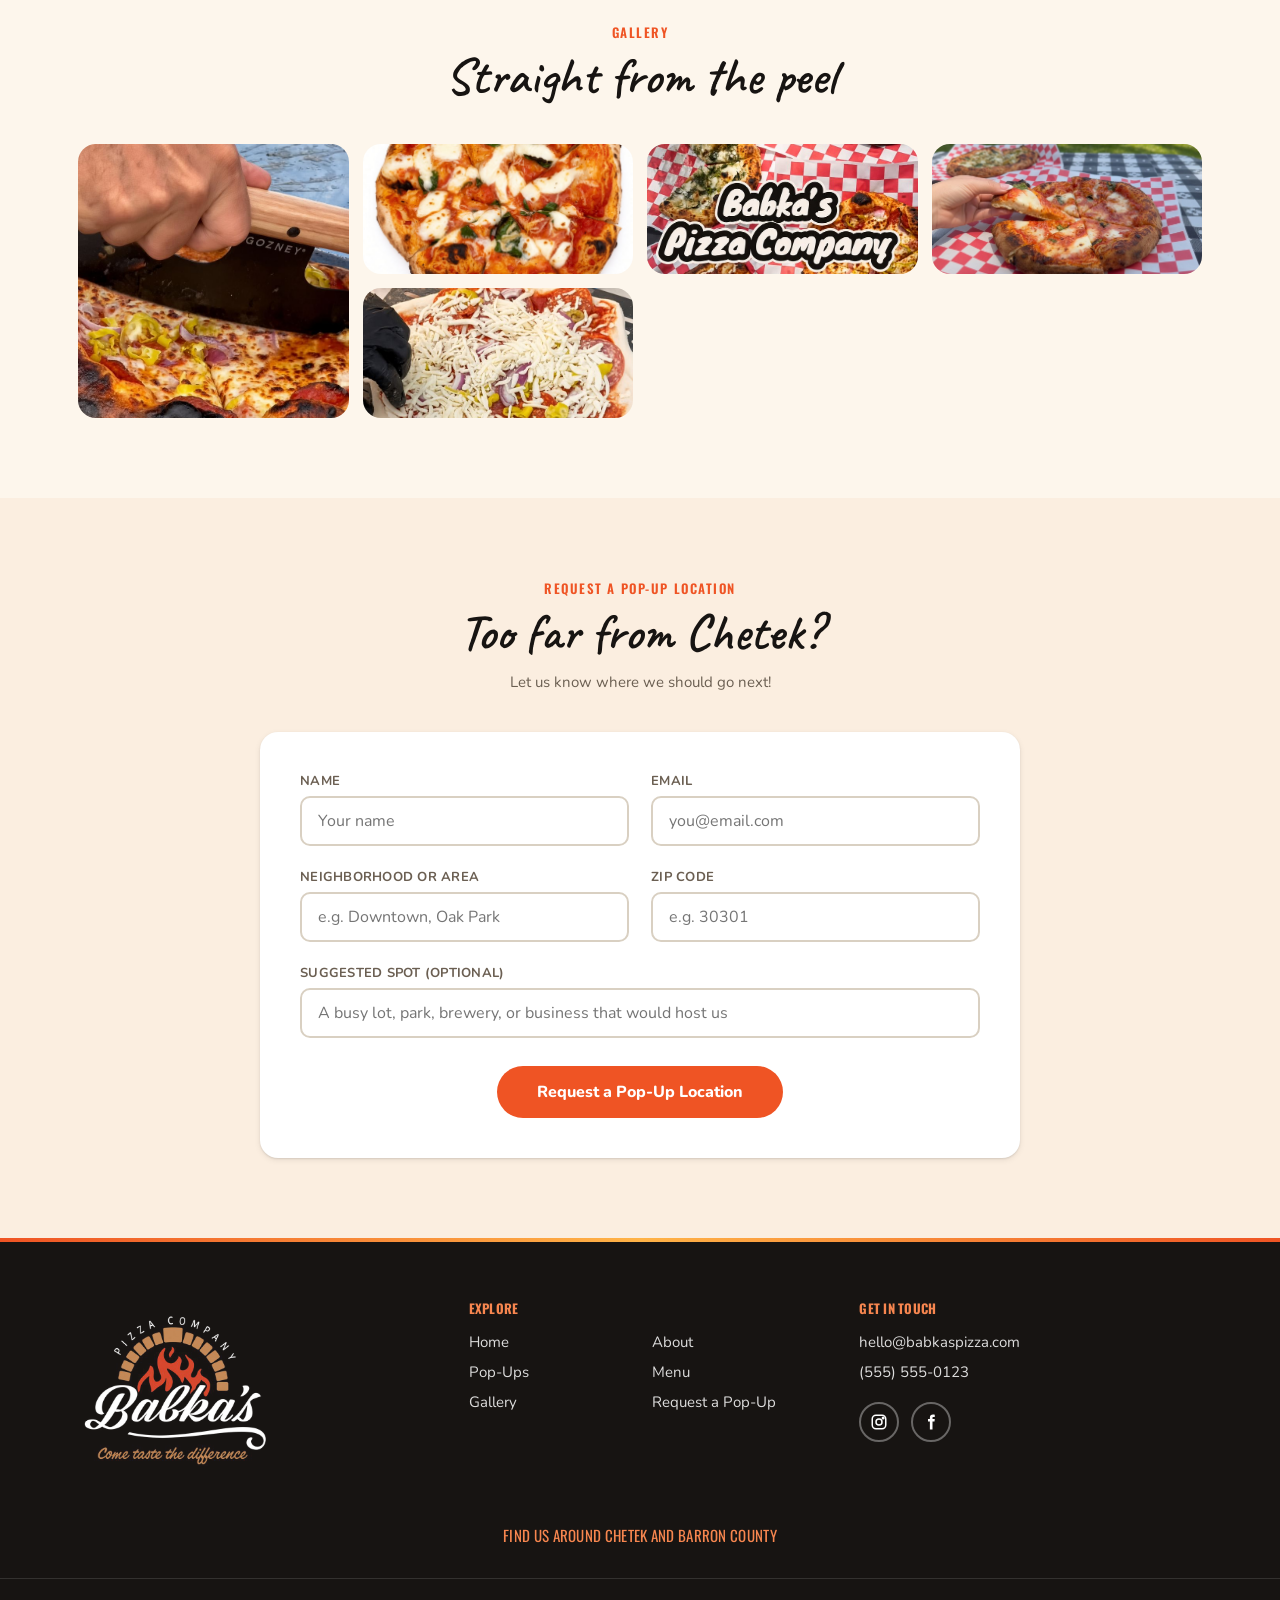
==== commit 9d8d6584: "Add I'm going visit planner to the pop-up schedule. Next 3 stops get Directions, calendar links, and" ====
--- a/index.html
+++ b/index.html
@@ -28,7 +28,7 @@
   <link rel="preconnect" href="https://fonts.googleapis.com">
   <link rel="preconnect" href="https://fonts.gstatic.com" crossorigin>
   <link href="https://fonts.googleapis.com/css2?family=Caveat:wght@600&family=Playball&family=Oswald:wght@400;500;600;700&family=Nunito:wght@400;500;600;700;800&display=swap" rel="stylesheet">
-  <link rel="stylesheet" href="css/styles.css?v=0cf118f">
+  <link rel="stylesheet" href="css/styles.css?v=visit-planner">
 
   <script type="application/ld+json">
   {
@@ -61,8 +61,8 @@
   <a class="skip-link" href="#home">Skip to content</a>
 
   <div class="loader" id="loader" role="status" aria-label="Loading Babka's Pizza">
-    <video id="loader-video" autoplay muted loop playsinline webkit-playsinline preload="auto" disablepictureinpicture poster="assets/brand/loading-poster.jpg?v=0cf118f" aria-hidden="true">
-      <source src="assets/brand/loading-animation.mp4?v=0cf118f" type="video/mp4">
+    <video id="loader-video" autoplay muted loop playsinline webkit-playsinline preload="auto" disablepictureinpicture poster="assets/brand/loading-poster.jpg?v=visit-planner" aria-hidden="true">
+      <source src="assets/brand/loading-animation.mp4?v=visit-planner" type="video/mp4">
     </video>
   </div>
 
@@ -116,10 +116,10 @@
   <main>
     <section id="home" class="hero">
       <div class="hero-inner">
-        <video class="hero-flame" id="hero-video" autoplay muted loop playsinline webkit-playsinline preload="auto" disablepictureinpicture poster="assets/brand/flame-loop-poster.jpg?v=0cf118f" aria-hidden="true">
-          <source src="assets/brand/flame-loop.mp4?v=0cf118f" type="video/mp4">
+        <video class="hero-flame" id="hero-video" autoplay muted loop playsinline webkit-playsinline preload="auto" disablepictureinpicture poster="assets/brand/flame-loop-poster.jpg?v=visit-planner" aria-hidden="true">
+          <source src="assets/brand/flame-loop.mp4?v=visit-planner" type="video/mp4">
         </video>
-        <img class="hero-flame-fallback" id="hero-fallback" src="assets/brand/flame-loop-poster.jpg?v=0cf118f" alt="" hidden>
+        <img class="hero-flame-fallback" id="hero-fallback" src="assets/brand/flame-loop-poster.jpg?v=visit-planner" alt="" hidden>
         <h1 class="bp-hero-h1">Come taste the difference!&nbsp;</h1>
         <p class="hero-tag">Fresh fired pizza</p>
         <div class="hero-actions">
@@ -133,7 +133,7 @@
       <div class="section-intro">
         <span class="eyebrow">Pop-Up Schedule</span>
         <h2 class="section-heading">Where to find us</h2>
-        <p>Stop by, order ahead, or both!</p>
+        <p>Stop by, order ahead, or both! Tap <strong>I'm going</strong> so Noah knows how much dough to make.</p>
       </div>
 
       <div class="next-card" id="next-card" hidden></div>
@@ -142,9 +142,10 @@
         <p>New dates are added soon. Want us near you? Request a pop-up location below.</p>
       </div>
 
-      <div class="schedule-wrap">
-        <h3>Next 30 days</h3>
+      <div class="schedule-wrap" id="schedule-wrap">
+        <h3>Next 3 pop-ups</h3>
         <div class="schedule-list" id="schedule-list"></div>
+        <p class="schedule-soon" id="schedule-soon">More dates coming soon. Check back or follow along for new pop-ups.</p>
       </div>
 
       <div class="popup-request">
@@ -392,7 +393,7 @@
     </div>
   </footer>
 
-  <script src="js/config.js?v=0cf118f"></script>
-  <script src="js/app.js?v=0cf118f"></script>
+  <script src="js/config.js?v=visit-planner"></script>
+  <script src="js/app.js?v=visit-planner"></script>
 </body>
 </html>
--- a/css/styles.css
+++ b/css/styles.css
@@ -693,6 +693,10 @@
   max-width: 520px;
 }
 
+.popup .section-intro p {
+  max-width: 640px;
+}
+
 .section-heading {
   font-family: var(--font-display);
   font-weight: 400;
@@ -945,8 +949,14 @@
   padding: 16px 20px;
   display: flex;
   flex-wrap: wrap;
-  gap: 18px;
-  align-items: center;
+  gap: 16px 18px;
+  align-items: center;
+  border: 2px solid transparent;
+}
+
+.event-card.is-open,
+.event-card.is-confirmed {
+  border-color: var(--flame-500);
 }
 
 .event-date {
@@ -1006,6 +1016,690 @@
   font-weight: 700;
   color: var(--flame-600);
   font-size: 15px;
+}
+
+.planner-going {
+  display: flex;
+  align-items: center;
+  gap: 8px;
+  margin-top: 6px;
+  font-weight: 800;
+  font-size: 14px;
+  color: var(--ink);
+}
+
+.planner-bar {
+  height: 6px;
+  background: var(--gray-100);
+  border-radius: 9px;
+  overflow: hidden;
+  margin-top: 6px;
+  max-width: 260px;
+}
+
+.planner-bar span {
+  display: block;
+  height: 100%;
+  background: linear-gradient(90deg, var(--flame-300), var(--flame-600));
+}
+
+.planner-cal-link {
+  display: inline-block;
+  margin-top: 6px;
+  font-size: 13px;
+  font-weight: 700;
+  color: var(--flame-600);
+  text-decoration: underline;
+  background: none;
+  border: 0;
+  padding: 0;
+  cursor: pointer;
+  font-family: var(--font-body);
+}
+
+.planner-cal-link:hover {
+  color: var(--flame-700);
+}
+
+.planner-acts {
+  display: flex;
+  gap: 10px;
+  align-items: center;
+  flex: none;
+}
+
+.planner-go {
+  background: var(--flame-500);
+  color: var(--white);
+  border: 2px solid var(--flame-500);
+  border-radius: var(--radius-pill);
+  font-family: var(--font-display);
+  font-weight: 600;
+  font-size: 15px;
+  text-transform: uppercase;
+  letter-spacing: 0.08em;
+  padding: 12px 20px;
+  cursor: pointer;
+  line-height: 1;
+}
+
+.planner-go:hover {
+  background: var(--flame-600);
+  border-color: var(--flame-600);
+  color: var(--white);
+}
+
+.planner-go.is-close {
+  background: var(--white);
+  color: var(--flame-600);
+  border-color: var(--flame-500);
+}
+
+.planner-go.is-close:hover {
+  background: var(--paper);
+}
+
+.planner-go.is-done {
+  background: var(--black);
+  color: var(--flame-500);
+  border-color: var(--black);
+}
+
+.planner-go.is-done:hover {
+  background: var(--ink);
+  color: var(--flame-300);
+}
+
+.planner-dir {
+  display: inline-flex;
+  align-items: center;
+  justify-content: center;
+  gap: 6px;
+  color: var(--ink);
+  border: 2px solid var(--gray-300);
+  background: var(--white);
+  border-radius: var(--radius-pill);
+  padding: 10px 14px;
+  font-family: var(--font-display);
+  font-weight: 600;
+  font-size: 14px;
+  text-transform: uppercase;
+  letter-spacing: 0.08em;
+  text-decoration: none;
+}
+
+.planner-dir:hover {
+  color: var(--ink);
+  border-color: var(--brick-500);
+}
+
+.planner-dir svg {
+  color: var(--flame-500);
+  flex: none;
+}
+
+.planner-panel {
+  flex-basis: 100%;
+  border-top: 1px dashed var(--gray-300);
+  padding-top: 14px;
+  display: grid;
+  gap: 12px;
+}
+
+.planner-row {
+  display: grid;
+  grid-template-columns: 1fr 1fr;
+  gap: 14px;
+}
+
+.planner-field-label {
+  font-family: var(--font-display);
+  font-weight: 600;
+  font-size: 12px;
+  text-transform: uppercase;
+  letter-spacing: 0.1em;
+  color: var(--gray-700);
+  display: block;
+  margin-bottom: 6px;
+}
+
+.planner-seg {
+  display: flex;
+  gap: 8px;
+  flex-wrap: wrap;
+}
+
+.planner-seg button {
+  padding: 9px 14px;
+  border-radius: var(--radius-pill);
+  border: 2px solid var(--gray-300);
+  background: var(--white);
+  color: var(--ink);
+  font-weight: 700;
+  font-size: 14px;
+  cursor: pointer;
+}
+
+.planner-seg button.is-on {
+  border-color: var(--flame-500);
+  background: var(--paper);
+  color: var(--flame-600);
+}
+
+.planner-step {
+  display: inline-flex;
+  align-items: center;
+  border: 2px solid var(--gray-300);
+  border-radius: var(--radius-pill);
+}
+
+.planner-step button {
+  width: 40px;
+  height: 40px;
+  border: 0;
+  background: transparent;
+  font-size: 20px;
+  line-height: 1;
+  cursor: pointer;
+  color: var(--ink);
+}
+
+.planner-step em {
+  font-family: var(--font-display);
+  font-weight: 600;
+  font-style: normal;
+  font-size: 18px;
+  width: 36px;
+  text-align: center;
+}
+
+.planner-name {
+  width: 100%;
+  max-width: 320px;
+  padding: 11px 14px;
+  border: 2px solid var(--gray-300);
+  border-radius: 12px;
+  font-size: 15px;
+  color: var(--ink);
+  background: var(--white);
+}
+
+.planner-submit {
+  width: 100%;
+  background: var(--flame-500);
+  color: var(--white);
+  border: 0;
+  border-radius: var(--radius-pill);
+  font-family: var(--font-display);
+  font-weight: 600;
+  font-size: 18px;
+  text-transform: uppercase;
+  letter-spacing: 0.1em;
+  padding: 16px;
+  cursor: pointer;
+}
+
+.planner-submit:hover {
+  background: var(--flame-600);
+}
+
+.planner-fine {
+  font-size: 12px;
+  color: var(--gray-700);
+}
+
+.planner-cancel {
+  background: none;
+  border: 0;
+  padding: 0;
+  color: var(--gray-700);
+  font-size: 13px;
+  font-weight: 700;
+  text-decoration: underline;
+  cursor: pointer;
+  justify-self: start;
+}
+
+.planner-conf {
+  flex-basis: 100%;
+  background: var(--paper);
+  border-radius: 14px;
+  padding: 16px;
+  text-align: center;
+}
+
+.planner-conf-thanks {
+  font-family: var(--font-script);
+  font-weight: 600;
+  font-size: 2.2rem;
+  color: var(--flame-600);
+  line-height: 1.1;
+}
+
+.planner-conf p {
+  margin: 4px 0;
+  color: var(--ink);
+}
+
+.planner-cal-big {
+  background: var(--black);
+  color: var(--white);
+  border: 0;
+  border-radius: var(--radius-pill);
+  font-family: var(--font-display);
+  font-weight: 600;
+  font-size: 16px;
+  text-transform: uppercase;
+  letter-spacing: 0.08em;
+  padding: 13px 22px;
+  margin: 10px 0 6px;
+  cursor: pointer;
+}
+
+.planner-cal-big:hover {
+  color: var(--white);
+  background: var(--ink);
+}
+
+.planner-cal {
+  position: relative;
+  display: inline-block;
+}
+
+.planner-cal-menu {
+  display: none;
+  position: absolute;
+  z-index: 5;
+  top: 100%;
+  left: 50%;
+  transform: translateX(-50%);
+  margin-top: 6px;
+  background: var(--white);
+  border-radius: 14px;
+  box-shadow: 0 12px 32px rgba(13, 11, 10, 0.22);
+  padding: 8px;
+  min-width: 250px;
+  text-align: left;
+}
+
+.planner-cal.is-start .planner-cal-menu {
+  left: 0;
+  transform: none;
+}
+
+.planner-cal.is-open .planner-cal-menu {
+  display: block;
+}
+
+.planner-cal-ttl {
+  font-family: var(--font-display);
+  font-weight: 600;
+  font-size: 12px;
+  text-transform: uppercase;
+  letter-spacing: 0.1em;
+  color: var(--gray-700);
+  padding: 6px 10px;
+}
+
+.planner-cal-menu a,
+.planner-cal-menu button.planner-cal-opt {
+  display: flex;
+  align-items: center;
+  gap: 10px;
+  width: 100%;
+  padding: 11px 10px;
+  border-radius: 10px;
+  color: var(--ink);
+  text-decoration: none;
+  font-weight: 700;
+  background: none;
+  border: 0;
+  cursor: pointer;
+  font-family: var(--font-body);
+  font-size: 15px;
+  text-align: left;
+}
+
+.planner-cal-menu a:hover,
+.planner-cal-menu button.planner-cal-opt:hover {
+  background: var(--gray-100);
+  color: var(--ink);
+}
+
+.planner-cal-ic {
+  width: 26px;
+  height: 26px;
+  border-radius: 7px;
+  color: var(--white);
+  display: inline-flex;
+  align-items: center;
+  justify-content: center;
+  font-family: var(--font-body);
+  font-weight: 700;
+  font-size: 13px;
+  flex: none;
+}
+
+.planner-cal-ic.is-flame {
+  background: var(--flame-500);
+}
+
+.planner-cal-ic.is-black {
+  background: var(--black);
+}
+
+.planner-cal-ic.is-brick {
+  background: var(--brick-500);
+}
+
+.schedule-soon {
+  text-align: center;
+  color: var(--gray-700);
+  font-style: italic;
+  font-size: 14px;
+  margin: 4px 0 0;
+}
+
+.section-intro p strong {
+  color: var(--ink);
+}
+
+@media (max-width: 640px) {
+  .planner-row {
+    grid-template-columns: 1fr;
+  }
+
+  .planner-acts {
+    width: 100%;
+  }
+
+  .planner-go {
+    flex: 1;
+    width: auto;
+  }
+
+  .planner-dir {
+    width: 50px;
+    height: 46px;
+    padding: 0;
+  }
+
+  .planner-dir-label {
+    display: none;
+  }
+
+  .planner-cal-big {
+    width: 100%;
+  }
+
+  .planner-cal.is-open::before {
+    content: "";
+    position: fixed;
+    inset: 0;
+    background: rgba(13, 11, 10, 0.45);
+    z-index: 4;
+  }
+
+  .planner-cal.is-open .planner-cal-menu {
+    position: fixed;
+    left: 0;
+    right: 0;
+    bottom: 0;
+    top: auto;
+    transform: none;
+    border-radius: 20px 20px 0 0;
+    padding: 14px 14px 28px;
+    min-width: 0;
+    z-index: 5;
+  }
+
+  .planner-cal.is-open .planner-cal-menu::before {
+    content: "";
+    display: block;
+    width: 40px;
+    height: 5px;
+    background: var(--gray-300);
+    border-radius: 9px;
+    margin: 0 auto 8px;
+  }
+
+  .event-card {
+    padding: 14px;
+  }
+}
+
+body.cal-sheet-open {
+  overflow: hidden;
+}
+
+/* Owner dashboard (unlinked owner.html) */
+.owner {
+  padding: 80px 28px;
+  max-width: 1000px;
+  margin: 0 auto;
+  display: flex;
+  flex-direction: column;
+  gap: 16px;
+}
+
+.owner-kpis {
+  display: grid;
+  grid-template-columns: repeat(4, 1fr);
+  gap: 12px;
+}
+
+.owner-kpi {
+  background: var(--white);
+  border-radius: 16px;
+  box-shadow: var(--shadow-card);
+  padding: 14px;
+}
+
+.owner-kpi b {
+  font-family: var(--font-display);
+  font-weight: 700;
+  font-size: 30px;
+  display: block;
+  line-height: 1.1;
+}
+
+.owner-kpi span {
+  font-size: 12px;
+  color: var(--gray-700);
+  font-weight: 700;
+  text-transform: uppercase;
+}
+
+.owner-chart {
+  background: var(--white);
+  border-radius: var(--radius-lg);
+  box-shadow: var(--shadow-card);
+  padding: 18px;
+}
+
+.owner-chart h3 {
+  font-family: var(--font-display);
+  font-weight: 500;
+  font-size: 14px;
+  letter-spacing: var(--ls-arch);
+  text-transform: uppercase;
+  color: var(--gray-700);
+  margin: 0 0 12px;
+}
+
+.owner-bars {
+  display: flex;
+  align-items: flex-end;
+  gap: 10px;
+  height: 260px;
+  border-bottom: 2px solid var(--gray-100);
+  padding-top: 24px;
+}
+
+.owner-col {
+  flex: 1;
+  display: flex;
+  flex-direction: column;
+  align-items: center;
+  justify-content: flex-end;
+  height: 100%;
+  position: relative;
+}
+
+.owner-col .owner-total {
+  font-family: var(--font-display);
+  font-weight: 600;
+  font-size: 14px;
+  margin-bottom: 4px;
+}
+
+.owner-stk {
+  width: 100%;
+  max-width: 56px;
+  display: flex;
+  flex-direction: column;
+  border-radius: 8px 8px 0 0;
+  overflow: hidden;
+}
+
+.owner-din {
+  background: var(--flame-600);
+}
+
+.owner-lun {
+  background: var(--brick-300);
+}
+
+.owner-col.is-top .owner-stk {
+  outline: 3px solid var(--black);
+  outline-offset: 2px;
+}
+
+.owner-col.is-top .owner-total {
+  color: var(--flame-600);
+}
+
+.owner-crown {
+  position: absolute;
+  top: -6px;
+  font-family: var(--font-display);
+  font-weight: 600;
+  font-size: 10px;
+  background: var(--black);
+  color: var(--white);
+  padding: 2px 6px;
+  border-radius: var(--radius-pill);
+  text-transform: uppercase;
+  white-space: nowrap;
+}
+
+.owner-xl {
+  display: flex;
+  gap: 10px;
+  margin-top: 6px;
+}
+
+.owner-xl div {
+  flex: 1;
+  text-align: center;
+  font-family: var(--font-display);
+  font-weight: 500;
+  font-size: 12px;
+  color: var(--gray-700);
+  text-transform: uppercase;
+}
+
+.owner-leg {
+  display: flex;
+  gap: 16px;
+  font-size: 13px;
+  font-weight: 700;
+  margin: 8px 0 0;
+}
+
+.owner-leg i {
+  display: inline-block;
+  width: 12px;
+  height: 12px;
+  border-radius: 3px;
+  margin-right: 6px;
+  vertical-align: -1px;
+}
+
+.owner-tip {
+  background: var(--black);
+  color: var(--white);
+  border-radius: 16px;
+  padding: 14px 16px;
+  font-size: 14px;
+}
+
+.owner-tip b {
+  color: var(--flame-300);
+}
+
+.owner-table {
+  width: 100%;
+  border-collapse: collapse;
+  margin-top: 0;
+  background: var(--white);
+  border-radius: 16px;
+  overflow: hidden;
+  box-shadow: var(--shadow-card);
+  font-size: 14px;
+}
+
+.owner-table td,
+.owner-table th {
+  padding: 10px 12px;
+  text-align: left;
+  border-bottom: 1px solid var(--gray-100);
+}
+
+.owner-table th {
+  font-family: var(--font-display);
+  font-weight: 500;
+  font-size: 12px;
+  text-transform: uppercase;
+  letter-spacing: 0.1em;
+  color: var(--gray-700);
+}
+
+.owner-note {
+  color: var(--gray-700);
+  font-size: 13px;
+  margin: 0;
+}
+
+@media (max-width: 640px) {
+  .owner {
+    padding: 56px 16px;
+  }
+
+  .owner-kpis {
+    grid-template-columns: 1fr 1fr;
+  }
+
+  .owner-bars {
+    gap: 5px;
+    height: 220px;
+  }
+
+  .owner-xl {
+    gap: 5px;
+  }
+
+  .owner-crown {
+    font-size: 9px;
+  }
+
+  .owner-col .owner-total {
+    font-size: 12px;
+  }
+
+  .owner-hide-m {
+    display: none;
+  }
 }
 
 .popup-request {
